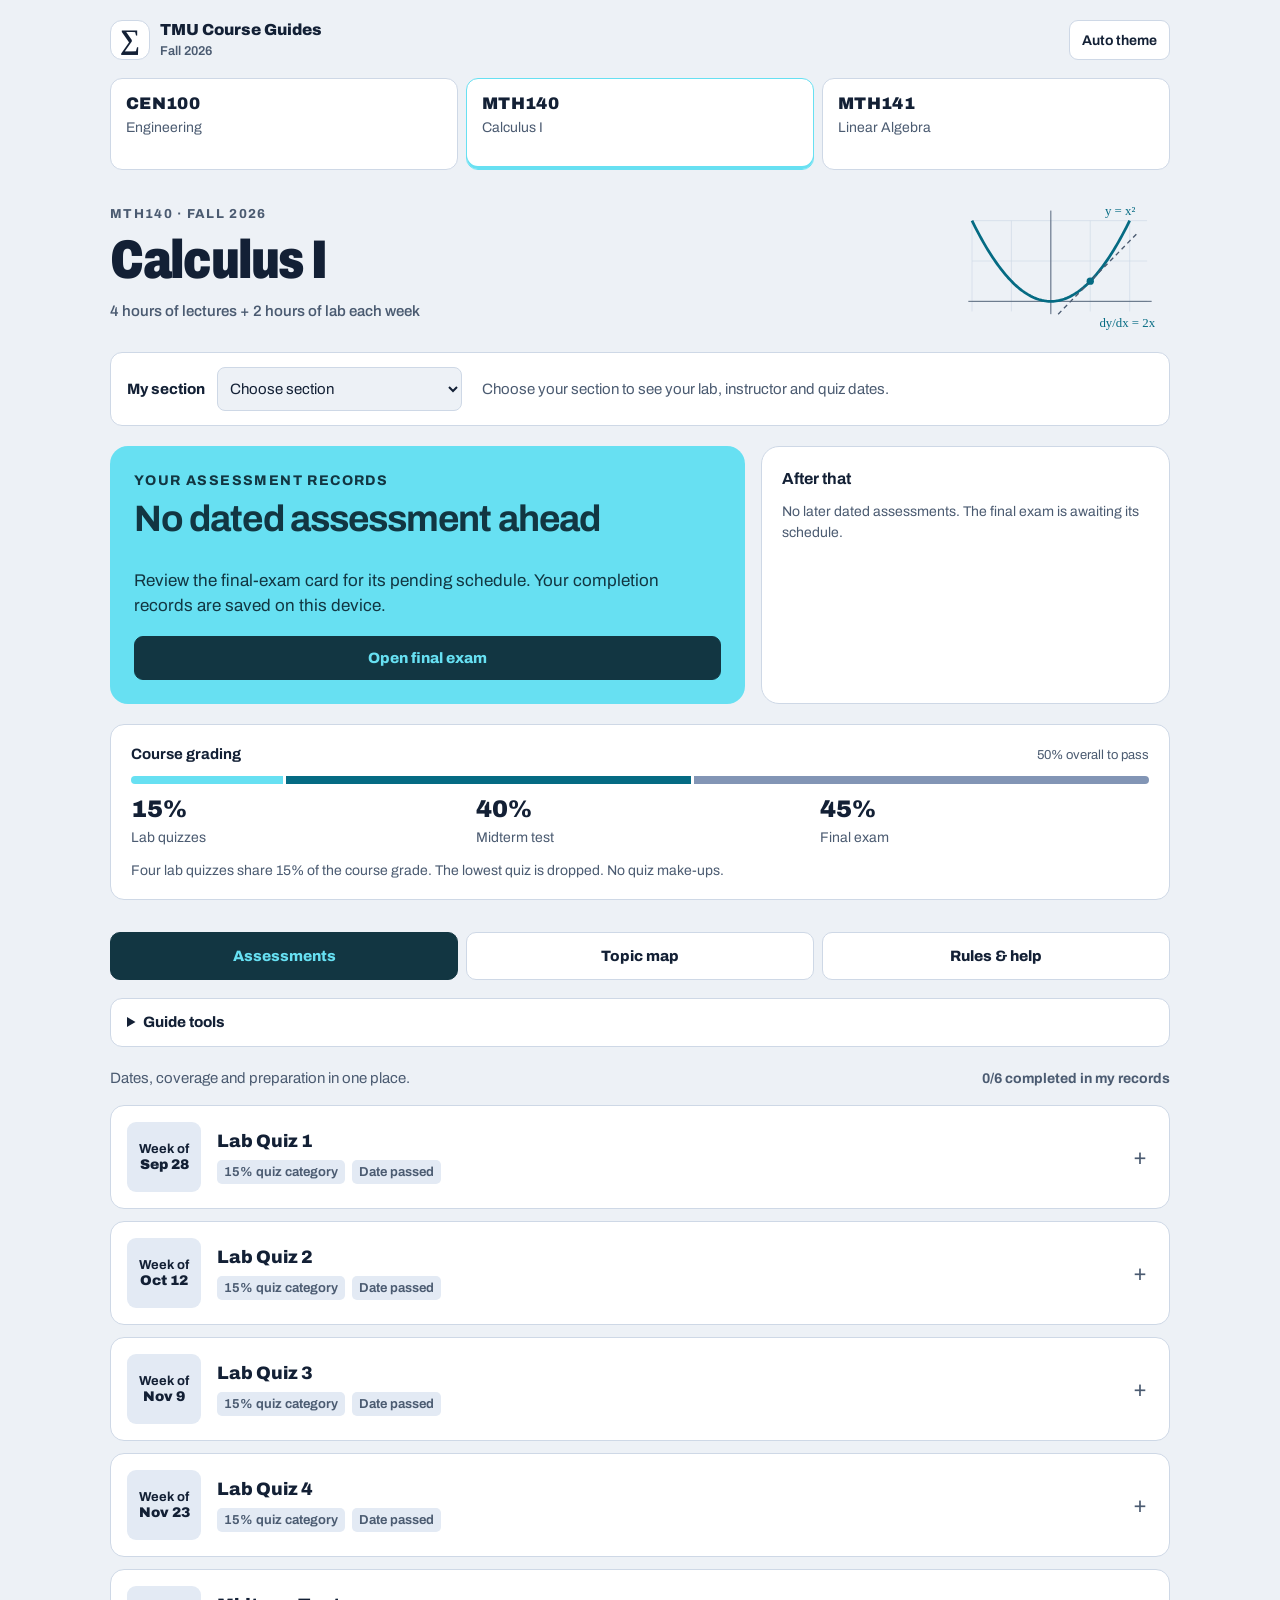
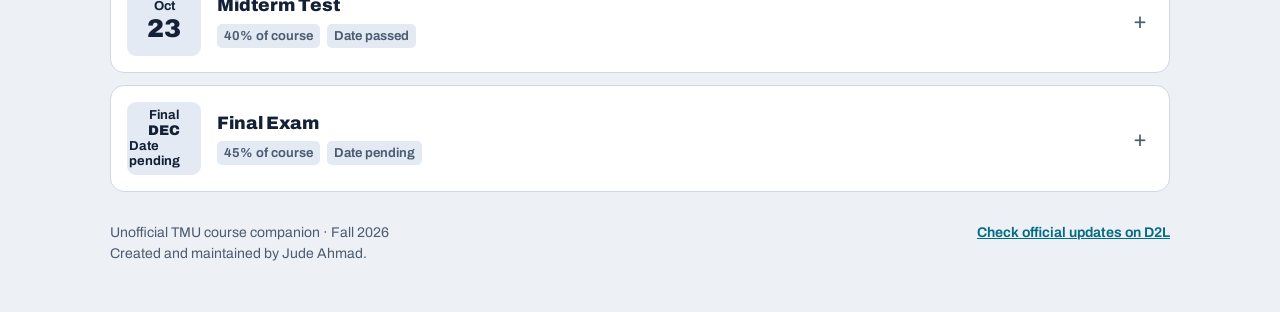
==== mth140/index.html @ e88ebe8a "Add section-aware MTH140 and MTH141 course guides" ====
<!doctype html>
<html lang="en">
<head>
<meta charset="utf-8">
<meta name="viewport" content="width=device-width,initial-scale=1,viewport-fit=cover">
<meta name="description" content="MTH140 Fall 2026 at TMU: assessment dates, section labs, announced coverage, course rules and recommended practice.">
<title>MTH140: Calculus I | TMU Course Guides</title>
<link rel="preconnect" href="https://fonts.googleapis.com">
<link rel="preconnect" href="https://fonts.gstatic.com" crossorigin>
<link href="https://fonts.googleapis.com/css2?family=Archivo:wdth,wght@62..125,400..900&display=swap" rel="stylesheet">
<link rel="stylesheet" href="../assets/hub.css">
<link rel="stylesheet" href="../assets/math.css">
</head>
<body data-course="mth140">
<a class="skip-link" href="#math-main">Skip to course content</a>
<main class="math-wrap" id="math-main">
  <header class="course-heading">
    <div><p class="eyebrow"><span id="course-code">MTH140</span> · Fall 2026</p><h1 id="course-title">Calculus I</h1><p class="subline" id="course-organization"></p></div>
    <div id="course-figure"></div>
  </header>
  <div class="section-panel">
    <div class="section-control"><label for="section-select">My section</label><select id="section-select"><option value="">Choose section</option></select></div>
    <p class="section-brief" id="section-brief" aria-live="polite"></p>
  </div>
  <section class="next-layout" aria-label="Upcoming assessments">
    <div class="next-assessment" id="next-assessment"></div>
    <aside class="after-next"><h2>After that</h2><ul class="after-list" id="after-list"></ul></aside>
  </section>
  <section class="grading" aria-label="Course grading">
    <div class="grading-header"><h2>Course grading</h2><span>50% overall to pass</span></div>
    <div class="grade-bar" aria-hidden="true"><span></span><span></span><span></span></div>
    <div class="grade-labels"><div><strong id="quiz-weight"></strong><span>Lab quizzes</span></div><div><strong id="midterm-weight"></strong><span>Midterm test</span></div><div><strong id="final-weight"></strong><span>Final exam</span></div></div>
    <p class="grade-note" id="quiz-policy"></p>
  </section>
  <nav class="math-tabs" role="tablist" aria-label="MTH140 guide views">
    <button type="button" id="tab-assessments" role="tab" aria-controls="panel-assessments" aria-selected="true" data-view="assessments">Assessments</button>
    <button type="button" id="tab-topics" role="tab" aria-controls="panel-topics" aria-selected="false" tabindex="-1" data-view="topics">Topic map</button>
    <button type="button" id="tab-help" role="tab" aria-controls="panel-help" aria-selected="false" tabindex="-1" data-view="help">Rules &amp; help</button>
  </nav>
  <details class="tools">
    <summary>Guide tools</summary>
    <div class="tools-body">
      <div class="tool-top"><div><label for="guide-search">Search assessments and topics</label><input type="search" id="guide-search" placeholder="Try determinants or quiz"></div><label class="inline-check"><input type="checkbox" id="hide-completed">Hide completed assessments</label></div>
      <details><summary>What should I work on?</summary><label for="work-range">Unrecorded assessments and my study targets</label><select id="work-range"><option value="week">Next 7 days</option><option value="all">All unfinished</option></select><p class="tool-note">Uses your completion records and personal target dates. Preparation checklists are tracked separately.</p><ul class="work-list" id="work-list"></ul></details>
      <details><summary>Add assessments to my calendar</summary><label class="inline-check"><input type="checkbox" id="calendar-upcoming" checked>Upcoming dates only</label><label class="inline-check"><input type="checkbox" id="calendar-labs">Include lab dates from my section timetable</label><p class="tool-note">The midterm uses its published Toronto time. Lab quizzes export as tentative all-day events because the quiz start time is not confirmed. Choose a section to include them. The Thanksgiving conflict and unscheduled final are excluded.</p><div class="tool-actions"><button class="button" type="button" id="calendar-download">Download calendar (.ics)</button></div><p class="status" id="calendar-status" role="status"></p></details>
      <details><summary>Move or back up my progress</summary><p class="tool-note">Includes this course’s preparation checks, assessment completion, topic skill checks, notes and study targets. Import adds progress and fills empty notes and targets; existing conflicting entries stay as they are.</p><div class="tool-actions"><button class="button" type="button" id="backup-export">Export my progress</button></div><label for="backup-import">Import a MTH140 backup</label><input type="file" id="backup-import" accept=".json,application/json"><p class="status" id="backup-status" role="status"></p></details>
      <p class="tool-note">Your choices and progress stay in this browser. There is no account or automatic device sync.</p><p class="status" id="guide-status" role="status"></p>
    </div>
  </details>
  <section class="math-panel" id="panel-assessments" role="tabpanel" aria-labelledby="tab-assessments">
    <div class="panel-intro"><p>Dates, coverage and preparation in one place.</p><span id="assessment-count"></span></div>
    <ol class="assessment-list" id="assessment-list"></ol><p class="no-results" id="assessment-empty" hidden>No assessments match these filters.</p>
  </section>
  <section class="math-panel" id="panel-topics" role="tabpanel" aria-labelledby="tab-topics" hidden>
    <div class="review-progress"><label for="review-bar"><span>My skill review</span><span id="review-count"></span></label><progress id="review-bar" value="0" max="1"></progress><p class="muted">Self-reported checks. Topic order and approximate lecture hours follow the course outline; they do not estimate your personal study time.</p></div>
    <div class="topic-grid" id="topic-grid"></div><p class="no-results" id="topic-empty" hidden>No topics match this search.</p>
  </section>
  <section class="math-panel" id="panel-help" role="tabpanel" aria-labelledby="tab-help" hidden>
    <div class="rule-grid" id="rule-cards"></div>
    <article class="rule-card" id="course-notice" style="margin-top:14px"></article>
    <article class="rule-card" style="margin-top:14px"><h2>Who to ask</h2><div class="contact-grid" id="section-contacts"></div><p>Course coordinator: <strong id="coordinator"></strong>.</p><p class="muted">Check D2L for contact details and timetable updates. Your lecture and lab codes end in 1 and 2: for example, 241 and 242 both mean Section 24.</p><div class="tool-actions"><a class="button" href="https://courses.torontomu.ca/" target="_blank" rel="noopener">Open D2L</a><a class="button" href="https://www.torontomu.ca/student-life-and-learning/learning-support/" target="_blank" rel="noopener">Learning support</a><a class="button" href="https://www.torontomu.ca/senate/academic_consideration_requests/" target="_blank" rel="noopener">Academic consideration</a></div></article>
    <article class="rule-card" style="margin-top:14px"><h2>Free textbooks &amp; practice</h2><div id="textbook-list"></div><p class="muted">Use the Topic map for the exact exercise references. This guide lists references and study prompts; the official course files remain on D2L.</p></article>
    <details class="rule-card" style="margin-top:14px"><summary style="cursor:pointer;font-weight:800">Sources &amp; date checks</summary><p class="muted">Reviewed October 7, 2026. Course outlines and supplied D2L announcements provide the dates and rules. Newer official announcements take precedence.</p><ul class="sources-list" id="sources-list"></ul></details>
  </section>
  <footer class="math-footer"><p>Unofficial TMU course companion · Fall 2026<br>Created and maintained by Jude Ahmad.</p><p><a href="https://courses.torontomu.ca/" target="_blank" rel="noopener">Check official updates on D2L</a></p></footer>
  <noscript><p>This guide needs JavaScript to display section-specific dates. Use the official course outline and announcements on D2L.</p></noscript>
</main>
<script src="../assets/hub.js"></script>
<script type="module" src="../assets/math-guide.mjs"></script>
<!-- Cloudflare Web Analytics --><script type="module" src="https://static.cloudflareinsights.com/beacon.min.js" data-cf-beacon='{"token":"4eb3097847fc4f4fae74d36bf0f1b421"}'></script><!-- End Cloudflare Web Analytics -->
</body>
</html>
---- assets/hub.css ----
:root{--hub-bg:#edf1f6;--hub-panel:#fff;--hub-ink:#132035;--hub-muted:#4b5b71;--hub-line:#ced8e6;--hub-soft:#e3eaf4;--hub-focus:#255ed4;color-scheme:light}
@media(prefers-color-scheme:dark){:root:not([data-theme="light"]){--hub-bg:#0b131e;--hub-panel:#142238;--hub-ink:#f1f5fb;--hub-muted:#bccbdf;--hub-line:#30435e;--hub-soft:#1c304b;--hub-focus:#86b3ff;color-scheme:dark}}
:root[data-theme="dark"]{--hub-bg:#0b131e;--hub-panel:#142238;--hub-ink:#f1f5fb;--hub-muted:#bccbdf;--hub-line:#30435e;--hub-soft:#1c304b;--hub-focus:#86b3ff;color-scheme:dark}
.hub-shell,.hub-shell *{box-sizing:border-box}
.hub-shell{max-width:1100px;padding:20px 20px 0;margin:auto;color:var(--hub-ink);font-family:Archivo,system-ui,sans-serif}
body[data-course="cen100"] .hub-shell{max-width:640px;padding-inline:14px}
.hub-top{display:flex;align-items:center;justify-content:space-between;gap:12px;margin-bottom:18px}
.hub-brand{display:flex;align-items:center;gap:10px;text-decoration:none;color:inherit;font-weight:850;font-size:1rem;line-height:1.15}
.hub-brand small{display:block;color:var(--hub-muted);font-size:.8rem;margin-top:4px;font-weight:600}
.hub-mark{display:grid;place-items:center;border:1px solid var(--hub-line);width:40px;height:40px;border-radius:12px;background:var(--hub-panel);font:700 28px Georgia,serif}
.hub-theme{min-height:40px;cursor:pointer;font:650 .875rem Archivo,system-ui,sans-serif;border:1px solid var(--hub-line);border-radius:9px;padding:8px 12px;background:var(--hub-panel);color:var(--hub-ink)}
.course-switch{display:grid;grid-template-columns:repeat(auto-fit,minmax(min(100%,5.75rem),1fr));gap:8px}
.course-link{--link-accent:#f69cc3;display:grid;gap:4px;align-content:start;text-decoration:none;background:var(--hub-panel);border:1px solid var(--hub-line);border-radius:12px;padding:12px 15px;color:var(--hub-ink);min-width:0;position:relative;transition:border-color .15s,background .15s}
.course-link[data-course-link="mth140"]{--link-accent:#67e0f2}.course-link[data-course-link="mth141"]{--link-accent:#baa3ff}
.course-link[aria-current]{border-color:var(--link-accent);box-shadow:inset 0 -3px var(--link-accent)}
.course-code{font-weight:900;font-size:1.05rem;letter-spacing:.02em}.course-name{font-size:.875rem;line-height:1.2;color:var(--hub-muted);overflow-wrap:anywhere}
.course-saved{font-size:.75rem;font-weight:700;color:var(--hub-muted);min-height:1rem}
.hub-shell :focus-visible{outline:3px solid var(--hub-focus);outline-offset:3px}
@media(max-width:460px){.hub-shell{padding:16px 14px 0}.course-link{padding:11px 10px}.course-name{font-size:.8125rem}.hub-brand{font-size:.9rem}.hub-theme{padding:8px;font-size:.8125rem}}
---- assets/math.css ----
*{box-sizing:border-box}html{scroll-behavior:smooth;scroll-padding-top:85px;-webkit-text-size-adjust:100%}
body{margin:0;background:var(--hub-bg);color:var(--hub-ink);font-family:Archivo,system-ui,-apple-system,sans-serif;font-size:17px;line-height:1.5;padding-bottom:env(safe-area-inset-bottom)}
body[data-course="mth140"]{--accent:#67e0f2;--accent-ink:#123642;--strong:#056b83;--field:#bff0f7}
body[data-course="mth141"]{--accent:#baa3ff;--accent-ink:#291955;--strong:#6842c0;--field:#ded2ff}
@media(prefers-color-scheme:dark){:root:not([data-theme="light"]) body[data-course="mth140"]{--strong:#67e0f2}:root:not([data-theme="light"]) body[data-course="mth141"]{--strong:#c8b6ff}}
:root[data-theme="dark"] body[data-course="mth140"]{--strong:#67e0f2}:root[data-theme="dark"] body[data-course="mth141"]{--strong:#c8b6ff}
button,input,select,textarea{font:inherit}button{cursor:pointer}button,a,input,select,summary,textarea{touch-action:manipulation}
button{color:inherit}a{color:var(--strong)}[hidden]{display:none!important}:focus-visible{outline:3px solid var(--hub-focus);outline-offset:3px}
.skip-link{position:fixed;top:8px;left:8px;transform:translateY(-150%);background:var(--hub-panel);padding:10px;z-index:50}.skip-link:focus{transform:none}
.math-wrap{max-width:1100px;padding:0 20px 48px;margin:auto}
.course-heading{display:grid;grid-template-columns:minmax(0,1fr) 220px;gap:25px;align-items:center;padding:25px 0 20px}.course-heading>div{min-width:0}.course-heading h1{overflow-wrap:anywhere}
.eyebrow{display:block;text-transform:uppercase;letter-spacing:.1em;font-weight:750;font-size:.8125rem;color:var(--hub-muted);margin:0 0 7px}
h1{font-size:clamp(2.4rem,6vw,3.4rem);font-variation-settings:"wdth" 78;font-weight:900;line-height:1.08;margin:0;letter-spacing:-.025em}
.course-heading .subline{margin:10px 0 0;color:var(--hub-muted);font-size:.9375rem;font-weight:550}
.math-figure{width:100%;height:auto;display:block;color:var(--strong);overflow:visible}
.math-figure .grid{stroke:var(--hub-line);stroke-width:.7}.math-figure .axis{stroke:var(--hub-muted);stroke-width:1}.math-figure text{font:14px Georgia,serif;fill:currentColor}
.math-figure .curve{stroke:currentColor;stroke-width:3;fill:none}.math-figure .tangent{stroke:var(--hub-muted);stroke-width:1.5;stroke-dasharray:5 4}
@media(prefers-reduced-motion:no-preference){.math-figure .curve{stroke-dasharray:400;stroke-dashoffset:400;animation:draw 1.1s ease-out forwards}@keyframes draw{to{stroke-dashoffset:0}}}
.section-panel{border:1px solid var(--hub-line);border-radius:12px;background:var(--hub-panel);margin-bottom:20px;padding:14px 16px;display:grid;grid-template-columns:minmax(230px,1fr) 2fr;gap:20px;align-items:center}
.section-control{display:flex;align-items:center;gap:12px}.section-control label{font-size:.9375rem;font-weight:750;white-space:nowrap}.section-control select{width:100%;min-width:0;min-height:44px;color:var(--hub-ink);background:var(--hub-bg);border:1px solid var(--hub-line);border-radius:8px;padding:8px;font-size:.9375rem}
.section-brief{margin:0;font-size:.9375rem;color:var(--hub-muted);overflow-wrap:anywhere}.section-brief strong{color:var(--hub-ink)}
.next-layout{display:grid;grid-template-columns:minmax(0,1.55fr) minmax(0,1fr);gap:16px;margin-bottom:20px}
.next-assessment{background:var(--accent);color:var(--accent-ink);border-radius:18px;padding:24px;display:flex;flex-direction:column;min-width:0}
.next-assessment .eyebrow{color:var(--accent-ink);font-size:.875rem}.next-assessment h2{font-size:clamp(1.8rem,4vw,2.3rem);line-height:1.15;margin:0 0 10px;letter-spacing:-.025em}
.next-assessment .when{font-weight:700;font-size:1.0625rem;margin:0 0 16px}.next-bottom{display:flex;justify-content:space-between;align-items:center;gap:16px;flex-wrap:wrap;margin-top:auto}
.countdown{display:flex;align-items:baseline;gap:8px;font-size:1rem;font-weight:650}.countdown strong{font-size:3rem;line-height:1;font-weight:900;font-variation-settings:"wdth" 72}.countdown .word-count{font-size:2rem}
.next-assessment button{min-height:44px;border:1px solid var(--accent-ink);background:var(--accent-ink);color:var(--accent);border-radius:9px;padding:10px 14px;font-size:.9375rem;font-weight:800}
.next-note{margin:14px 0 0;font-size:.875rem;line-height:1.4}.next-scope{font-size:.9375rem;margin:0 0 18px}
.after-next{border:1px solid var(--hub-line);background:var(--hub-panel);border-radius:18px;padding:20px;min-width:0}.after-next h2{font-size:1rem;margin:0 0 10px}.after-list{list-style:none;padding:0;margin:0;display:grid}
.after-list button{width:100%;border:0;border-top:1px solid var(--hub-line);background:transparent;display:grid;grid-template-columns:67px 1fr;gap:12px;padding:15px 0;text-align:left;align-items:start}.after-list li:first-child button{border-top:0}.after-list time{font-weight:850;color:var(--strong);font-size:.9375rem;line-height:1.3}.after-list b{font-weight:750;display:block}.after-list small{font-size:.8125rem;color:var(--hub-muted);display:block;margin-top:4px;line-height:1.4}
.grading{padding:18px 20px;border:1px solid var(--hub-line);border-radius:14px;background:var(--hub-panel);margin-bottom:22px}.grading-header{display:flex;justify-content:space-between;gap:10px;align-items:baseline;margin-bottom:10px}.grading h2{font-size:.9375rem;margin:0}.grading-header span{font-size:.8125rem;color:var(--hub-muted)}
.grade-bar{display:flex;height:8px;gap:3px;border-radius:5px;overflow:hidden}.grade-bar span:nth-child(1){background:var(--accent)}.grade-bar span:nth-child(2){background:var(--strong)}.grade-bar span:nth-child(3){background:#8295b5}
.grade-labels{display:grid;grid-template-columns:repeat(3,minmax(0,1fr));gap:16px;margin-top:12px}.grade-labels strong{font-size:1.5rem;font-weight:900;display:block;line-height:1.1}.grade-labels span{overflow-wrap:anywhere;font-size:.875rem;color:var(--hub-muted);display:block;margin-top:5px}.grade-note{font-size:.875rem;color:var(--hub-muted);margin:12px 0 0}
.math-tabs{position:sticky;top:0;z-index:10;display:grid;grid-template-columns:repeat(3,minmax(0,1fr));gap:8px;padding:10px 0;background:var(--hub-bg)}
.math-tabs button{overflow-wrap:anywhere;hyphens:auto;min-height:48px;border:1px solid var(--hub-line);border-radius:10px;background:var(--hub-panel);font-size:.9375rem;font-weight:800;padding:10px 6px;line-height:1.2}.math-tabs button[aria-selected="true"]{background:var(--accent-ink);color:var(--accent);border-color:var(--accent-ink)}
.tools{margin:8px 0 20px;border:1px solid var(--hub-line);border-radius:12px;background:var(--hub-panel);padding:0 16px}.tools>summary{font-weight:750;font-size:.9375rem;padding:12px 0;cursor:pointer}.tools-body{padding:0 0 16px}.tools label{display:block;font-weight:650;font-size:.9375rem;margin:10px 0 5px}.tools input[type="search"],.tools select{width:100%;color:var(--hub-ink);border:1px solid var(--hub-line);background:var(--hub-bg);border-radius:8px;padding:10px;min-height:44px}.tools .inline-check{display:flex;align-items:center;gap:10px;font-weight:500}.tools input[type="checkbox"]{width:20px;height:20px;accent-color:var(--strong)}.tools details{border-top:1px solid var(--hub-line);padding-top:12px;margin-top:16px}.tools details>summary{font-size:.9375rem;font-weight:700;cursor:pointer}.tool-actions{display:flex;gap:10px;flex-wrap:wrap;margin-top:12px}
.button{background:var(--hub-soft);border:1px solid var(--hub-line);border-radius:8px;color:var(--hub-ink);padding:10px 13px;min-height:44px;font-size:.9375rem;font-weight:750;text-decoration:none;display:inline-flex;align-items:center;justify-content:center;line-height:1.3}
.muted,.tool-note{color:var(--hub-muted);font-size:.875rem;line-height:1.5}.status{font-size:.875rem;color:var(--strong);margin:10px 0 0;min-height:1.2em}.tools input[type="file"]{max-width:100%;font-size:.875rem}.work-list{padding:0;list-style:none;margin:12px 0 0;display:grid;gap:8px}.work-list button{width:100%;text-align:left;justify-content:start}.work-list small{display:block;color:var(--hub-muted);font-size:.8125rem;margin-top:4px}
.panel-intro{display:flex;justify-content:space-between;align-items:baseline;gap:12px;margin:3px 0 16px}.panel-intro p{font-size:.9375rem;color:var(--hub-muted);margin:0}.panel-intro span{font-size:.875rem;font-weight:700;color:var(--hub-muted);white-space:normal}
.assessment-list{list-style:none;padding:0;margin:0;display:grid;gap:12px}.assessment{border:1px solid var(--hub-line);border-radius:14px;overflow:hidden;background:var(--hub-panel);scroll-margin-top:84px}.assessment.next{border-color:var(--strong);box-shadow:inset 3px 0 var(--accent)}
.assessment>summary{display:grid;grid-template-columns:4.625rem minmax(0,1fr) 1.25rem;gap:16px;align-items:center;cursor:pointer;padding:16px;list-style:none}.assessment>summary::-webkit-details-marker{display:none}.assessment>summary:after,.topic>summary:after{content:'+';font-size:1.4rem;color:var(--hub-muted)}.assessment[open]>summary:after,.topic[open]>summary:after{content:'−'}
.date-tile{overflow-wrap:anywhere;display:flex;align-items:center;justify-content:center;flex-direction:column;background:var(--hub-soft);border-radius:9px;min-height:70px;padding:6px 2px;line-height:1.15;color:var(--hub-ink)}.date-tile b{font-size:1.6rem;font-weight:900}.date-tile span{font-size:.8125rem;font-weight:700}.date-tile .date-unknown{font-size:.875rem}
.assessment-title{overflow-wrap:anywhere;font-size:1.125rem;font-weight:850;line-height:1.25;display:block}.assessment-meta{display:flex;gap:7px;flex-wrap:wrap;margin-top:7px;align-items:center}.pill{max-width:100%;overflow-wrap:anywhere;font-size:.8125rem;padding:3px 7px;background:var(--hub-soft);border-radius:5px;color:var(--hub-muted);font-weight:650;line-height:1.4}.pill.active{background:var(--accent);color:var(--accent-ink)}
.assessment-body{border-top:1px solid var(--hub-line);padding:4px 20px 20px}.assessment-body h3,.topic-body h3{font-size:1rem;margin:18px 0 7px}.assessment-body p{margin:10px 0;font-size:1rem}.fact-grid{display:grid;grid-template-columns:1fr 1fr;gap:10px;margin:14px 0}.fact-box{background:var(--hub-bg);border-radius:8px;padding:10px 12px;font-size:.9375rem}.fact-box small{display:block;color:var(--hub-muted);font-size:.8125rem;margin-bottom:3px}.attention{border-left:3px solid var(--accent);background:var(--hub-soft);padding:12px 14px;border-radius:0 8px 8px 0;font-size:.9375rem;margin:12px 0}
.check-list{list-style:none;padding:0;margin:0}.check-list label,.completion-label{display:flex;align-items:flex-start;gap:12px;padding:10px 0;font-size:.9375rem;cursor:pointer}.check-list li+li{border-top:1px solid var(--hub-line)}.check-list input,.completion-label input{accent-color:var(--strong);width:22px;height:22px;flex:0 0 22px;margin:1px 0 0}.check-list input:checked+span{color:var(--hub-muted)}
.source-note{font-size:.8125rem!important;color:var(--hub-muted);padding-top:12px;border-top:1px solid var(--hub-line);line-height:1.5}.personal{border-top:1px solid var(--hub-line);margin-top:16px;padding-top:12px}.personal>summary{font-size:.9375rem;font-weight:750;cursor:pointer}.personal label:not(.completion-label){display:block;margin:12px 0 5px;font-size:.9375rem;font-weight:650}.personal textarea,.personal input[type="date"]{width:100%;border:1px solid var(--hub-line);border-radius:8px;min-height:44px;background:var(--hub-bg);color:var(--hub-ink);padding:10px}.personal textarea{min-height:88px;resize:vertical}.personal .button{margin-top:12px}
.topic-grid{display:grid;grid-template-columns:repeat(2,minmax(0,1fr));gap:14px}.topic{border:1px solid var(--hub-line);border-radius:14px;background:var(--hub-panel);overflow:hidden;scroll-margin-top:85px}.topic>summary{display:grid;grid-template-columns:2.25rem minmax(0,1fr) 1rem;gap:12px;padding:18px;align-items:start;list-style:none;cursor:pointer}.topic>summary::-webkit-details-marker{display:none}.topic-index{font-size:1.3rem;font-weight:900;color:var(--strong);line-height:1.2;font-variation-settings:"wdth" 70}.topic-title{overflow-wrap:anywhere;font-weight:850;font-size:1.0625rem;display:block;line-height:1.3}.topic-sub{overflow-wrap:anywhere;font-size:.8125rem;display:block;color:var(--hub-muted);margin-top:5px}.topic .pill{display:inline-block;margin-top:8px}.topic-body{padding:0 18px 18px;border-top:1px solid var(--hub-line)}.topic-body p{font-size:.9375rem}.practice-rows{display:grid;gap:10px}.practice-row{background:var(--hub-bg);border-radius:8px;padding:10px 12px;overflow-wrap:anywhere}.practice-row>strong{font-size:.9375rem;color:var(--strong)}.practice-row p{margin:6px 0;font-size:.875rem}.practice-row b{font-weight:750}
.review-progress{border:1px solid var(--hub-line);background:var(--hub-panel);border-radius:12px;padding:14px 16px;margin-bottom:16px}.review-progress label{display:flex;gap:10px;justify-content:space-between;font-weight:650;font-size:.9375rem}.review-progress progress{width:100%;height:7px;accent-color:var(--strong);display:block;margin-top:10px}
.rule-grid{display:grid;grid-template-columns:repeat(2,minmax(0,1fr));gap:14px}.rule-card{padding:18px;border:1px solid var(--hub-line);background:var(--hub-panel);border-radius:12px;min-width:0}.rule-card h2{font-size:1.125rem;margin:0 0 10px;line-height:1.3}.rule-card p,.rule-card li{font-size:.9375rem}.rule-card p{margin:10px 0}.rule-card ul{padding-left:20px;margin:0}.rule-card li{margin:8px 0}.rule-card .source-note{margin-bottom:0}.rule-wide{grid-column:1/-1}.contact-grid{display:grid;grid-template-columns:repeat(2,minmax(0,1fr));gap:14px}.contact-grid h3{font-size:.9375rem;margin:0 0 6px}.contact-grid p{overflow-wrap:anywhere}.sources-list{padding-left:20px}.sources-list strong{display:block}.sources-list li{margin-bottom:14px}.resource{border-top:1px solid var(--hub-line);padding-top:10px;margin-top:10px}.resource:first-of-type{border-top:0}.resource a{font-weight:750}.no-results{font-size:.9375rem;color:var(--hub-muted);padding:10px 0}.math-footer{font-size:.875rem;color:var(--hub-muted);margin-top:30px;display:flex;gap:20px;justify-content:space-between}.math-footer p{margin:0}.math-footer a{font-weight:650}
@media(min-width:800px){.tools-body>.tool-top{display:grid;grid-template-columns:2fr 1fr;gap:20px;align-items:end}}
@media(max-width:760px){.section-panel{grid-template-columns:1fr;gap:10px}.next-layout{grid-template-columns:1fr}.after-next{padding:16px 20px}.after-list{grid-template-columns:repeat(2,minmax(0,1fr));gap:16px}.after-list button{border-top:0;grid-template-columns:1fr;padding:7px 0;gap:5px}.after-list li+li{border-left:1px solid var(--hub-line);padding-left:16px}.after-list li:nth-child(n+3){display:none}.topic-grid,.rule-grid{grid-template-columns:1fr}.course-heading{grid-template-columns:minmax(0,1fr) 150px;gap:12px}.fact-grid{grid-template-columns:1fr}.math-footer{flex-direction:column;gap:8px}}
@media(max-width:480px){.math-wrap{padding-inline:14px}.course-heading{grid-template-columns:minmax(0,1fr) 100px;padding-block:22px 17px;gap:8px}.course-heading .subline{font-size:.875rem}.course-heading .math-figure{min-width:0}h1{font-size:2.2rem}.course-heading .eyebrow{font-size:.75rem}.section-panel{padding:12px;margin-bottom:16px}.next-assessment{padding:20px}.next-assessment .when{font-size:1rem}.grading{padding:16px}.grade-labels{gap:10px}.grade-labels span{font-size:.8125rem}.grade-labels strong{font-size:1.3rem}.grading-header span{font-size:.75rem}.math-tabs button{font-size:.875rem}.panel-intro{display:block}.panel-intro span{display:block;margin-top:7px}.assessment>summary{grid-template-columns:min(4rem,25%) minmax(0,1fr) 1rem;gap:12px;padding:13px}.assessment-body{padding:4px 16px 16px}.contact-grid{grid-template-columns:1fr}.review-progress label{flex-wrap:wrap}.math-figure text{display:none}}
@media(prefers-reduced-motion:reduce){html{scroll-behavior:auto}*{animation:none!important;transition:none!important}}
@media print{.hub-theme,.tools,.math-tabs,.personal,.next-assessment button,.tool-actions{display:none}body{color:#111;background:#fff}.math-wrap{max-width:none}.math-panel[hidden]{display:block!important}.assessment,.topic,.rule-card{break-inside:avoid}.assessment-body[hidden]{display:block}.course-heading{padding:10px 0}.next-layout{grid-template-columns:1fr 1fr}}
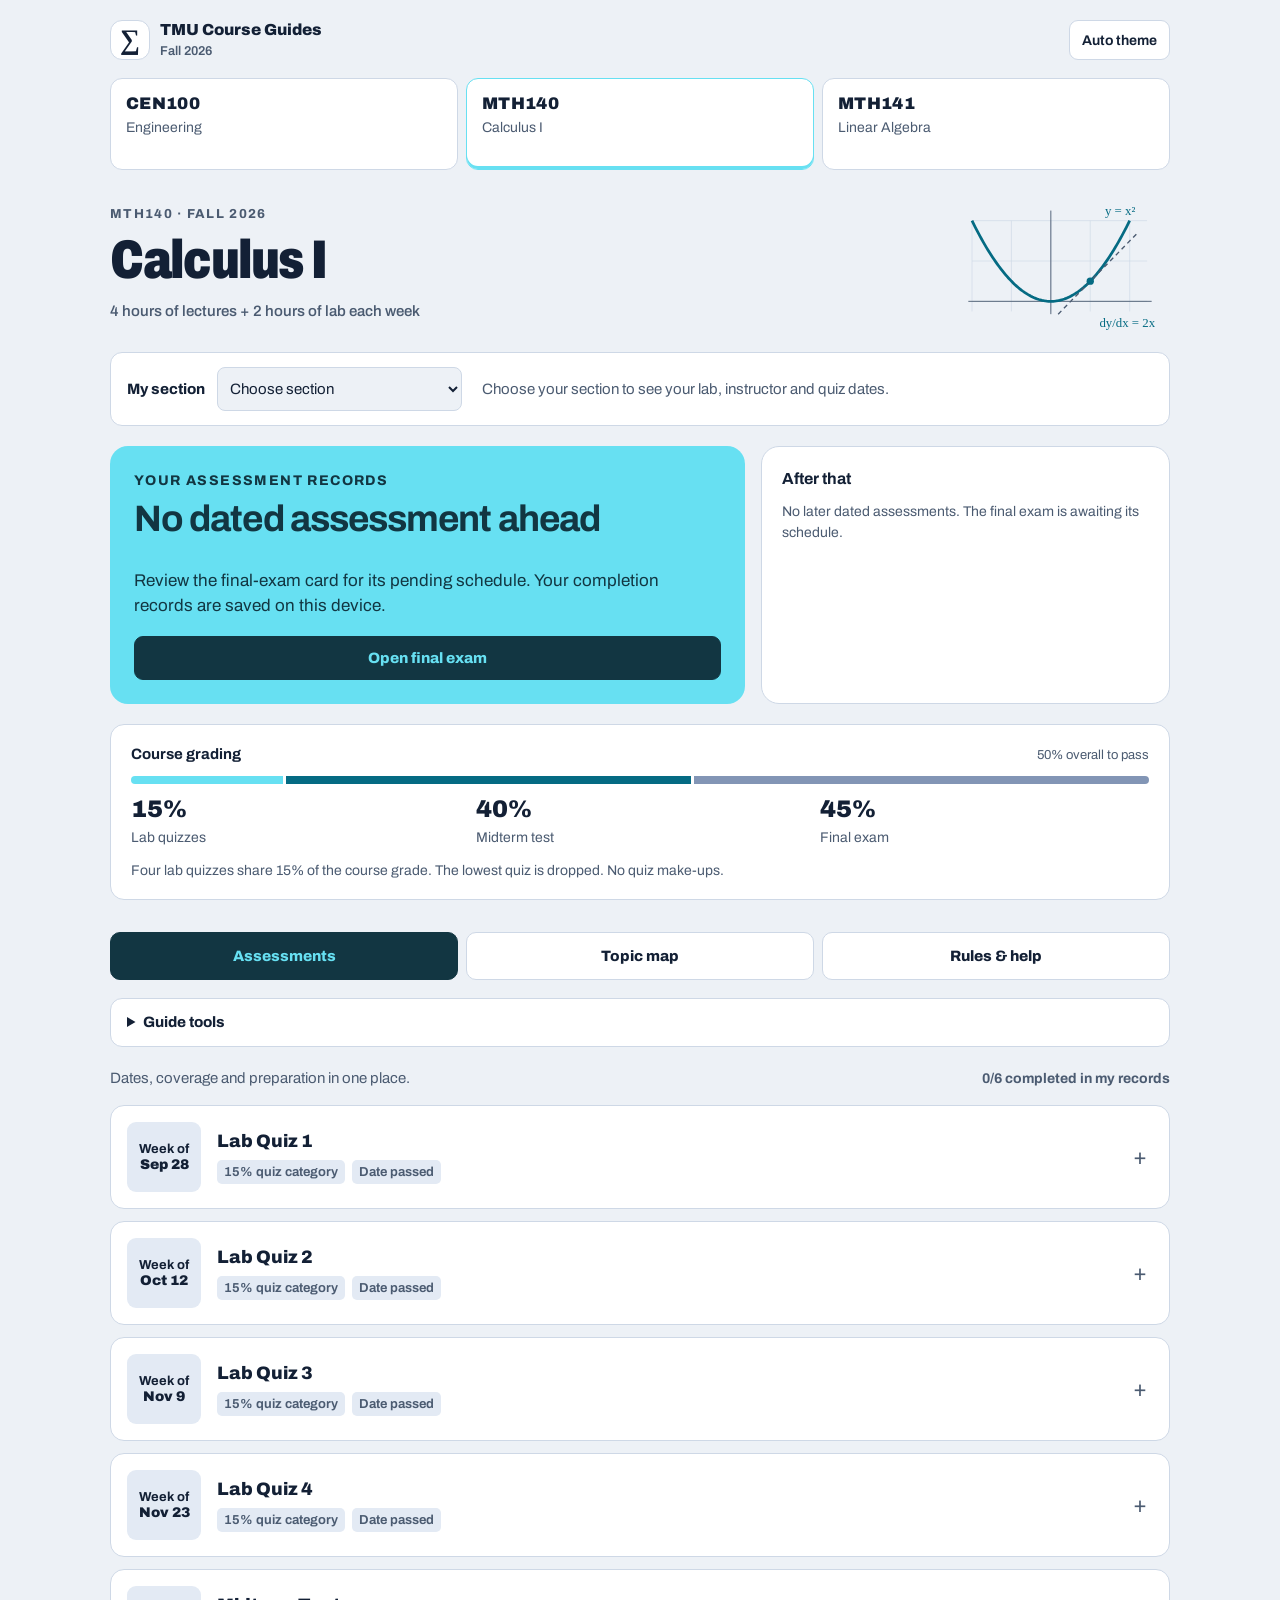
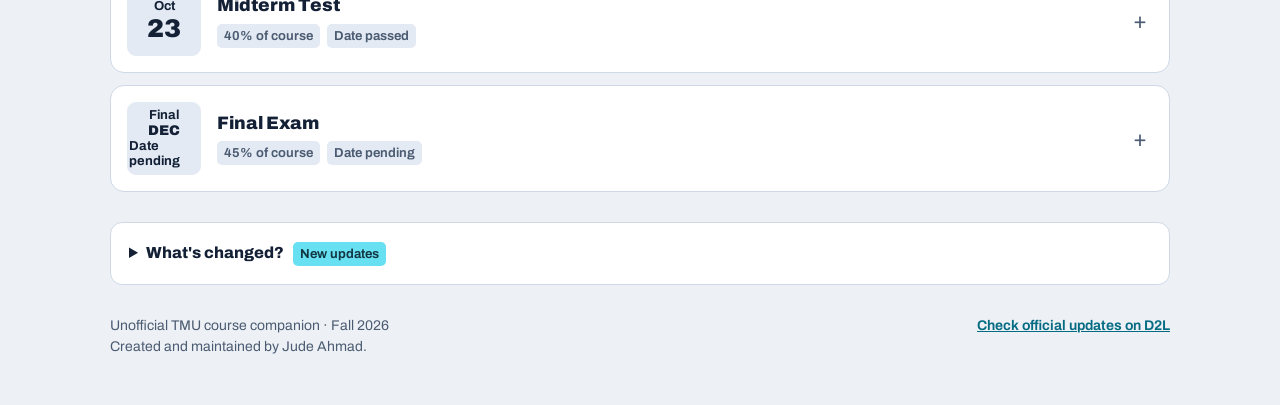
==== commit 074c0b46: "Update three-course README and release notes" ====
--- a/mth140/index.html
+++ b/mth140/index.html
@@ -62,6 +62,19 @@
     <article class="rule-card" style="margin-top:14px"><h2>Free textbooks &amp; practice</h2><div id="textbook-list"></div><p class="muted">Use the Topic map for the exact exercise references. This guide lists references and study prompts; the official course files remain on D2L.</p></article>
     <details class="rule-card" style="margin-top:14px"><summary style="cursor:pointer;font-weight:800">Sources &amp; date checks</summary><p class="muted">Reviewed October 7, 2026. Course outlines and supplied D2L announcements provide the dates and rules. Newer official announcements take precedence.</p><ul class="sources-list" id="sources-list"></ul></details>
   </section>
+  <details class="rule-card release-notes" id="guide-updates">
+    <summary>What's changed? <span class="pill active" id="updates-badge" hidden>New updates</span></summary>
+    <p><strong>October 7, 2026 — Three-course guide</strong></p>
+    <ul>
+      <li>Added course switching between CEN100, MTH140 and MTH141, independent saved sections and progress, and shared Auto, Dark and Light appearance.</li>
+      <li>Added all 34 Calculus I sections, with lab times, rooms, TAs and lecture instructors.</li>
+      <li>Added four quiz weeks, the October 23 midterm, a pending final-exam card, grading weights of 15% / 40% / 45%, and the announced Quiz 1 coverage.</li>
+      <li>Added eight outline topic blocks and all 37 recommended-practice rows, with skill-review checks and cyan curve/tangent visuals.</li>
+      <li>Explained the conflicting FAQ quiz-drop wording. Monday labs in the October 12 quiz week need a revised date because of Thanksgiving; later quiz coverage, midterm scope and the final schedule remain pending.</li>
+      <li>Added preparation checklists, separate completion records, private notes, study targets, direct assessment links, search, unfinished-work planning, calendar exports and course-specific progress backups.</li>
+      <li>Published the three-course README and added these release notes with an unread-update badge. Checked phone, desktop and enlarged-text layouts, progress restoration, backups and calendars.</li>
+    </ul>
+  </details>
   <footer class="math-footer"><p>Unofficial TMU course companion · Fall 2026<br>Created and maintained by Jude Ahmad.</p><p><a href="https://courses.torontomu.ca/" target="_blank" rel="noopener">Check official updates on D2L</a></p></footer>
   <noscript><p>This guide needs JavaScript to display section-specific dates. Use the official course outline and announcements on D2L.</p></noscript>
 </main>
--- a/assets/math.css
+++ b/assets/math.css
@@ -47,6 +47,7 @@
 .topic-grid{display:grid;grid-template-columns:repeat(2,minmax(0,1fr));gap:14px}.topic{border:1px solid var(--hub-line);border-radius:14px;background:var(--hub-panel);overflow:hidden;scroll-margin-top:85px}.topic>summary{display:grid;grid-template-columns:2.25rem minmax(0,1fr) 1rem;gap:12px;padding:18px;align-items:start;list-style:none;cursor:pointer}.topic>summary::-webkit-details-marker{display:none}.topic-index{font-size:1.3rem;font-weight:900;color:var(--strong);line-height:1.2;font-variation-settings:"wdth" 70}.topic-title{overflow-wrap:anywhere;font-weight:850;font-size:1.0625rem;display:block;line-height:1.3}.topic-sub{overflow-wrap:anywhere;font-size:.8125rem;display:block;color:var(--hub-muted);margin-top:5px}.topic .pill{display:inline-block;margin-top:8px}.topic-body{padding:0 18px 18px;border-top:1px solid var(--hub-line)}.topic-body p{font-size:.9375rem}.practice-rows{display:grid;gap:10px}.practice-row{background:var(--hub-bg);border-radius:8px;padding:10px 12px;overflow-wrap:anywhere}.practice-row>strong{font-size:.9375rem;color:var(--strong)}.practice-row p{margin:6px 0;font-size:.875rem}.practice-row b{font-weight:750}
 .review-progress{border:1px solid var(--hub-line);background:var(--hub-panel);border-radius:12px;padding:14px 16px;margin-bottom:16px}.review-progress label{display:flex;gap:10px;justify-content:space-between;font-weight:650;font-size:.9375rem}.review-progress progress{width:100%;height:7px;accent-color:var(--strong);display:block;margin-top:10px}
 .rule-grid{display:grid;grid-template-columns:repeat(2,minmax(0,1fr));gap:14px}.rule-card{padding:18px;border:1px solid var(--hub-line);background:var(--hub-panel);border-radius:12px;min-width:0}.rule-card h2{font-size:1.125rem;margin:0 0 10px;line-height:1.3}.rule-card p,.rule-card li{font-size:.9375rem}.rule-card p{margin:10px 0}.rule-card ul{padding-left:20px;margin:0}.rule-card li{margin:8px 0}.rule-card .source-note{margin-bottom:0}.rule-wide{grid-column:1/-1}.contact-grid{display:grid;grid-template-columns:repeat(2,minmax(0,1fr));gap:14px}.contact-grid h3{font-size:.9375rem;margin:0 0 6px}.contact-grid p{overflow-wrap:anywhere}.sources-list{padding-left:20px}.sources-list strong{display:block}.sources-list li{margin-bottom:14px}.resource{border-top:1px solid var(--hub-line);padding-top:10px;margin-top:10px}.resource:first-of-type{border-top:0}.resource a{font-weight:750}.no-results{font-size:.9375rem;color:var(--hub-muted);padding:10px 0}.math-footer{font-size:.875rem;color:var(--hub-muted);margin-top:30px;display:flex;gap:20px;justify-content:space-between}.math-footer p{margin:0}.math-footer a{font-weight:650}
+.release-notes{margin-top:30px}.release-notes>summary{cursor:pointer;font-weight:800;font-size:1rem}.release-notes .pill{display:inline-block;margin-left:6px;vertical-align:middle}.release-notes ul{color:var(--hub-muted)}
 @media(min-width:800px){.tools-body>.tool-top{display:grid;grid-template-columns:2fr 1fr;gap:20px;align-items:end}}
 @media(max-width:760px){.section-panel{grid-template-columns:1fr;gap:10px}.next-layout{grid-template-columns:1fr}.after-next{padding:16px 20px}.after-list{grid-template-columns:repeat(2,minmax(0,1fr));gap:16px}.after-list button{border-top:0;grid-template-columns:1fr;padding:7px 0;gap:5px}.after-list li+li{border-left:1px solid var(--hub-line);padding-left:16px}.after-list li:nth-child(n+3){display:none}.topic-grid,.rule-grid{grid-template-columns:1fr}.course-heading{grid-template-columns:minmax(0,1fr) 150px;gap:12px}.fact-grid{grid-template-columns:1fr}.math-footer{flex-direction:column;gap:8px}}
 @media(max-width:480px){.math-wrap{padding-inline:14px}.course-heading{grid-template-columns:minmax(0,1fr) 100px;padding-block:22px 17px;gap:8px}.course-heading .subline{font-size:.875rem}.course-heading .math-figure{min-width:0}h1{font-size:2.2rem}.course-heading .eyebrow{font-size:.75rem}.section-panel{padding:12px;margin-bottom:16px}.next-assessment{padding:20px}.next-assessment .when{font-size:1rem}.grading{padding:16px}.grade-labels{gap:10px}.grade-labels span{font-size:.8125rem}.grade-labels strong{font-size:1.3rem}.grading-header span{font-size:.75rem}.math-tabs button{font-size:.875rem}.panel-intro{display:block}.panel-intro span{display:block;margin-top:7px}.assessment>summary{grid-template-columns:min(4rem,25%) minmax(0,1fr) 1rem;gap:12px;padding:13px}.assessment-body{padding:4px 16px 16px}.contact-grid{grid-template-columns:1fr}.review-progress label{flex-wrap:wrap}.math-figure text{display:none}}
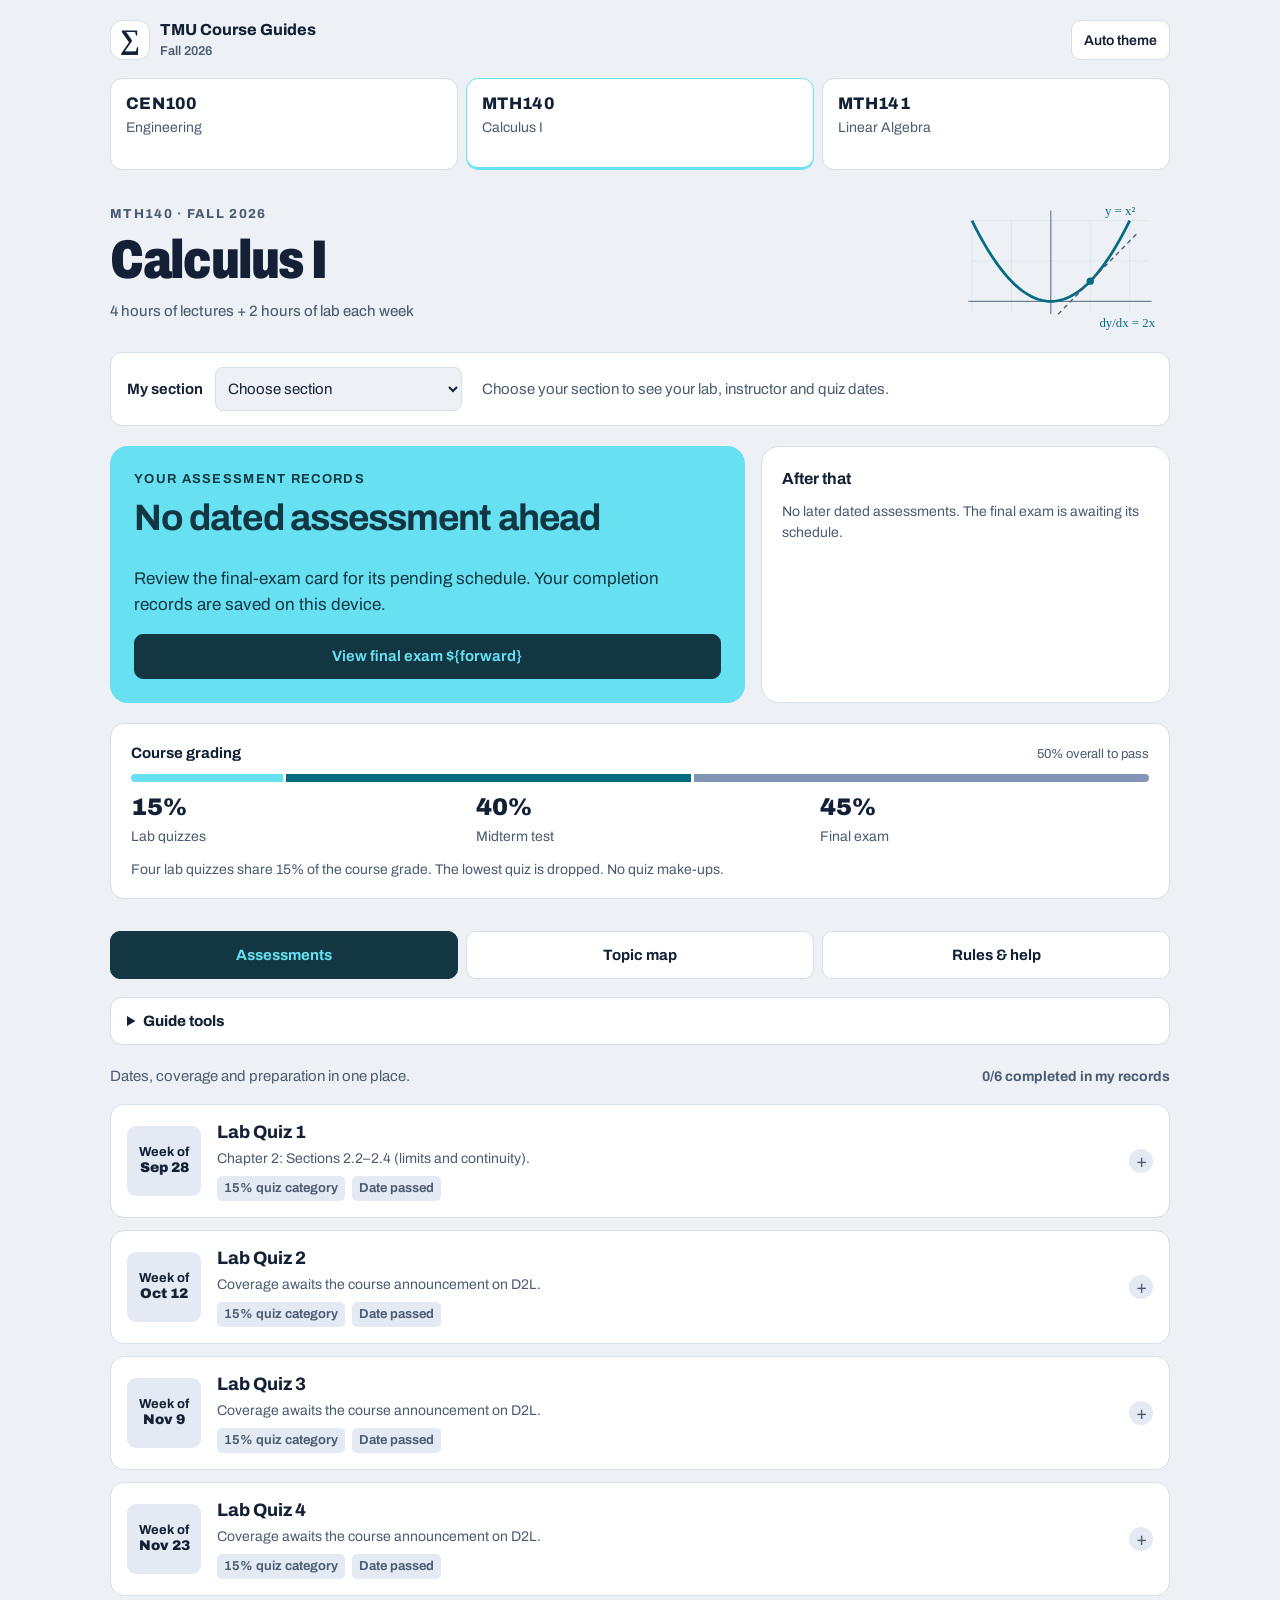
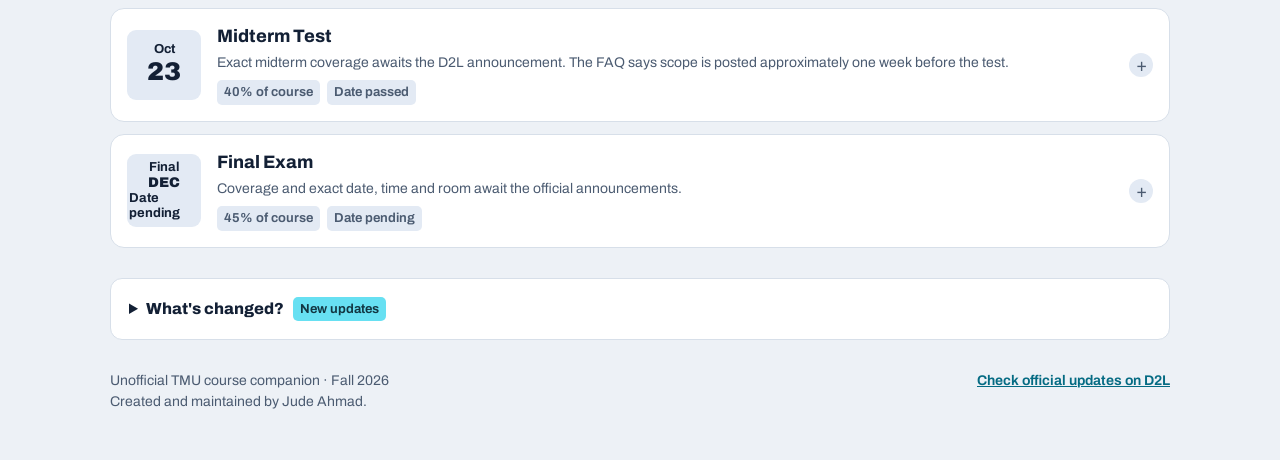
==== commit 8a130f08: "Polish course cards and deadline interactions Add short requirement and coverage previews, visible o" ====
--- a/mth140/index.html
+++ b/mth140/index.html
@@ -64,6 +64,11 @@
   </section>
   <details class="rule-card release-notes" id="guide-updates">
     <summary>What's changed? <span class="pill active" id="updates-badge" hidden>New updates</span></summary>
+    <p><strong>October 7, 2026 — Easier to scan</strong></p>
+    <ul>
+      <li>Added coverage previews to closed assessment cards and visible arrows on upcoming assessments, with a View requirements cue on the next assessment.</li>
+      <li>Refined text weights, borders, badges and spacing across all three courses. Card contents open with a gentle transition; reduced-motion preferences are respected.</li>
+    </ul>
     <p><strong>October 7, 2026 — Three-course guide</strong></p>
     <ul>
       <li>Added course switching between CEN100, MTH140 and MTH141, independent saved sections and progress, and shared Auto, Dark and Light appearance.</li>
--- a/assets/hub.css
+++ b/assets/hub.css
@@ -1,19 +1,19 @@
-:root{--hub-bg:#edf1f6;--hub-panel:#fff;--hub-ink:#132035;--hub-muted:#4b5b71;--hub-line:#ced8e6;--hub-soft:#e3eaf4;--hub-focus:#255ed4;color-scheme:light}
-@media(prefers-color-scheme:dark){:root:not([data-theme="light"]){--hub-bg:#0b131e;--hub-panel:#142238;--hub-ink:#f1f5fb;--hub-muted:#bccbdf;--hub-line:#30435e;--hub-soft:#1c304b;--hub-focus:#86b3ff;color-scheme:dark}}
-:root[data-theme="dark"]{--hub-bg:#0b131e;--hub-panel:#142238;--hub-ink:#f1f5fb;--hub-muted:#bccbdf;--hub-line:#30435e;--hub-soft:#1c304b;--hub-focus:#86b3ff;color-scheme:dark}
+:root{--hub-bg:#edf1f6;--hub-panel:#fff;--hub-ink:#132035;--hub-muted:#4b5b71;--hub-line:#d7dfe9;--hub-soft:#e3eaf4;--hub-focus:#255ed4;color-scheme:light}
+@media(prefers-color-scheme:dark){:root:not([data-theme="light"]){--hub-bg:#0b131e;--hub-panel:#142238;--hub-ink:#f1f5fb;--hub-muted:#bccbdf;--hub-line:#293b52;--hub-soft:#1c304b;--hub-focus:#86b3ff;color-scheme:dark}}
+:root[data-theme="dark"]{--hub-bg:#0b131e;--hub-panel:#142238;--hub-ink:#f1f5fb;--hub-muted:#bccbdf;--hub-line:#293b52;--hub-soft:#1c304b;--hub-focus:#86b3ff;color-scheme:dark}
 .hub-shell,.hub-shell *{box-sizing:border-box}
 .hub-shell{max-width:1100px;padding:20px 20px 0;margin:auto;color:var(--hub-ink);font-family:Archivo,system-ui,sans-serif}
 body[data-course="cen100"] .hub-shell{max-width:640px;padding-inline:14px}
 .hub-top{display:flex;align-items:center;justify-content:space-between;gap:12px;margin-bottom:18px}
-.hub-brand{display:flex;align-items:center;gap:10px;text-decoration:none;color:inherit;font-weight:850;font-size:1rem;line-height:1.15}
+.hub-brand{display:flex;align-items:center;gap:10px;text-decoration:none;color:inherit;font-weight:750;font-size:1rem;line-height:1.15}
 .hub-brand small{display:block;color:var(--hub-muted);font-size:.8rem;margin-top:4px;font-weight:600}
 .hub-mark{display:grid;place-items:center;border:1px solid var(--hub-line);width:40px;height:40px;border-radius:12px;background:var(--hub-panel);font:700 28px Georgia,serif}
-.hub-theme{min-height:40px;cursor:pointer;font:650 .875rem Archivo,system-ui,sans-serif;border:1px solid var(--hub-line);border-radius:9px;padding:8px 12px;background:var(--hub-panel);color:var(--hub-ink)}
+.hub-theme{min-height:40px;cursor:pointer;font:600 .875rem Archivo,system-ui,sans-serif;border:1px solid var(--hub-line);border-radius:9px;padding:8px 12px;background:var(--hub-panel);color:var(--hub-ink)}
 .course-switch{display:grid;grid-template-columns:repeat(auto-fit,minmax(min(100%,5.75rem),1fr));gap:8px}
 .course-link{--link-accent:#f69cc3;display:grid;gap:4px;align-content:start;text-decoration:none;background:var(--hub-panel);border:1px solid var(--hub-line);border-radius:12px;padding:12px 15px;color:var(--hub-ink);min-width:0;position:relative;transition:border-color .15s,background .15s}
 .course-link[data-course-link="mth140"]{--link-accent:#67e0f2}.course-link[data-course-link="mth141"]{--link-accent:#baa3ff}
-.course-link[aria-current]{border-color:var(--link-accent);box-shadow:inset 0 -3px var(--link-accent)}
-.course-code{font-weight:900;font-size:1.05rem;letter-spacing:.02em}.course-name{font-size:.875rem;line-height:1.2;color:var(--hub-muted);overflow-wrap:anywhere}
-.course-saved{font-size:.75rem;font-weight:700;color:var(--hub-muted);min-height:1rem}
+.course-link[aria-current]{border-color:var(--link-accent);box-shadow:inset 0 -2px var(--link-accent)}
+.course-code{font-weight:800;font-size:1.05rem;letter-spacing:.02em}.course-name{font-size:.875rem;line-height:1.2;color:var(--hub-muted);overflow-wrap:anywhere}
+.course-saved{font-size:.75rem;font-weight:550;color:var(--hub-muted);min-height:1rem}
 .hub-shell :focus-visible{outline:3px solid var(--hub-focus);outline-offset:3px}
 @media(max-width:460px){.hub-shell{padding:16px 14px 0}.course-link{padding:11px 10px}.course-name{font-size:.8125rem}.hub-brand{font-size:.9rem}.hub-theme{padding:8px;font-size:.8125rem}}
--- a/assets/math.css
+++ b/assets/math.css
@@ -1,5 +1,5 @@
 *{box-sizing:border-box}html{scroll-behavior:smooth;scroll-padding-top:85px;-webkit-text-size-adjust:100%}
-body{margin:0;background:var(--hub-bg);color:var(--hub-ink);font-family:Archivo,system-ui,-apple-system,sans-serif;font-size:17px;line-height:1.5;padding-bottom:env(safe-area-inset-bottom)}
+body{margin:0;overflow-wrap:anywhere;background:var(--hub-bg);color:var(--hub-ink);font-family:Archivo,system-ui,-apple-system,sans-serif;font-size:17px;line-height:1.5;padding-bottom:env(safe-area-inset-bottom)}
 body[data-course="mth140"]{--accent:#67e0f2;--accent-ink:#123642;--strong:#056b83;--field:#bff0f7}
 body[data-course="mth141"]{--accent:#baa3ff;--accent-ink:#291955;--strong:#6842c0;--field:#ded2ff}
 @media(prefers-color-scheme:dark){:root:not([data-theme="light"]) body[data-course="mth140"]{--strong:#67e0f2}:root:not([data-theme="light"]) body[data-course="mth141"]{--strong:#c8b6ff}}
@@ -11,45 +11,50 @@
 .course-heading{display:grid;grid-template-columns:minmax(0,1fr) 220px;gap:25px;align-items:center;padding:25px 0 20px}.course-heading>div{min-width:0}.course-heading h1{overflow-wrap:anywhere}
 .eyebrow{display:block;text-transform:uppercase;letter-spacing:.1em;font-weight:750;font-size:.8125rem;color:var(--hub-muted);margin:0 0 7px}
 h1{font-size:clamp(2.4rem,6vw,3.4rem);font-variation-settings:"wdth" 78;font-weight:900;line-height:1.08;margin:0;letter-spacing:-.025em}
-.course-heading .subline{margin:10px 0 0;color:var(--hub-muted);font-size:.9375rem;font-weight:550}
+.course-heading .subline{margin:10px 0 0;color:var(--hub-muted);font-size:.9375rem;font-weight:450}
 .math-figure{width:100%;height:auto;display:block;color:var(--strong);overflow:visible}
 .math-figure .grid{stroke:var(--hub-line);stroke-width:.7}.math-figure .axis{stroke:var(--hub-muted);stroke-width:1}.math-figure text{font:14px Georgia,serif;fill:currentColor}
 .math-figure .curve{stroke:currentColor;stroke-width:3;fill:none}.math-figure .tangent{stroke:var(--hub-muted);stroke-width:1.5;stroke-dasharray:5 4}
 @media(prefers-reduced-motion:no-preference){.math-figure .curve{stroke-dasharray:400;stroke-dashoffset:400;animation:draw 1.1s ease-out forwards}@keyframes draw{to{stroke-dashoffset:0}}}
 .section-panel{border:1px solid var(--hub-line);border-radius:12px;background:var(--hub-panel);margin-bottom:20px;padding:14px 16px;display:grid;grid-template-columns:minmax(230px,1fr) 2fr;gap:20px;align-items:center}
-.section-control{display:flex;align-items:center;gap:12px}.section-control label{font-size:.9375rem;font-weight:750;white-space:nowrap}.section-control select{width:100%;min-width:0;min-height:44px;color:var(--hub-ink);background:var(--hub-bg);border:1px solid var(--hub-line);border-radius:8px;padding:8px;font-size:.9375rem}
+.section-control{display:flex;align-items:center;gap:12px}.section-control label{font-size:.9375rem;font-weight:650;white-space:nowrap}.section-control select{width:100%;min-width:0;min-height:44px;color:var(--hub-ink);background:var(--hub-bg);border:1px solid var(--hub-line);border-radius:8px;padding:8px;font-size:.9375rem}
 .section-brief{margin:0;font-size:.9375rem;color:var(--hub-muted);overflow-wrap:anywhere}.section-brief strong{color:var(--hub-ink)}
 .next-layout{display:grid;grid-template-columns:minmax(0,1.55fr) minmax(0,1fr);gap:16px;margin-bottom:20px}
 .next-assessment{background:var(--accent);color:var(--accent-ink);border-radius:18px;padding:24px;display:flex;flex-direction:column;min-width:0}
-.next-assessment .eyebrow{color:var(--accent-ink);font-size:.875rem}.next-assessment h2{font-size:clamp(1.8rem,4vw,2.3rem);line-height:1.15;margin:0 0 10px;letter-spacing:-.025em}
-.next-assessment .when{font-weight:700;font-size:1.0625rem;margin:0 0 16px}.next-bottom{display:flex;justify-content:space-between;align-items:center;gap:16px;flex-wrap:wrap;margin-top:auto}
+.next-assessment .eyebrow{color:var(--accent-ink);font-size:.8125rem;font-weight:650}.next-assessment h2{font-size:clamp(1.8rem,4vw,2.3rem);line-height:1.15;margin:0 0 10px;letter-spacing:-.025em}
+.next-assessment .when{font-weight:650;font-size:1.0625rem;margin:0 0 16px}.next-bottom{display:flex;justify-content:space-between;align-items:center;gap:16px;flex-wrap:wrap;margin-top:auto}
 .countdown{display:flex;align-items:baseline;gap:8px;font-size:1rem;font-weight:650}.countdown strong{font-size:3rem;line-height:1;font-weight:900;font-variation-settings:"wdth" 72}.countdown .word-count{font-size:2rem}
-.next-assessment button{min-height:44px;border:1px solid var(--accent-ink);background:var(--accent-ink);color:var(--accent);border-radius:9px;padding:10px 14px;font-size:.9375rem;font-weight:800}
+.next-assessment button{min-height:44px;border:1px solid var(--accent-ink);background:var(--accent-ink);color:var(--accent);border-radius:9px;padding:10px 14px;font-size:.9375rem;font-weight:650;display:inline-flex;align-items:center;justify-content:center;gap:8px}
 .next-note{margin:14px 0 0;font-size:.875rem;line-height:1.4}.next-scope{font-size:.9375rem;margin:0 0 18px}
 .after-next{border:1px solid var(--hub-line);background:var(--hub-panel);border-radius:18px;padding:20px;min-width:0}.after-next h2{font-size:1rem;margin:0 0 10px}.after-list{list-style:none;padding:0;margin:0;display:grid}
-.after-list button{width:100%;border:0;border-top:1px solid var(--hub-line);background:transparent;display:grid;grid-template-columns:67px 1fr;gap:12px;padding:15px 0;text-align:left;align-items:start}.after-list li:first-child button{border-top:0}.after-list time{font-weight:850;color:var(--strong);font-size:.9375rem;line-height:1.3}.after-list b{font-weight:750;display:block}.after-list small{font-size:.8125rem;color:var(--hub-muted);display:block;margin-top:4px;line-height:1.4}
+.after-list button{width:100%;border:0;border-top:1px solid var(--hub-line);background:transparent;display:grid;grid-template-columns:67px minmax(0,1fr) 18px;gap:12px;padding:15px 0;text-align:left;align-items:start}.after-list li:first-child button{border-top:0}.after-list time{font-weight:700;color:var(--strong);font-size:.9375rem;line-height:1.3}.after-list b{font-weight:650;display:block}.after-list small{font-size:.8125rem;color:var(--hub-muted);display:block;margin-top:4px;line-height:1.4}
 .grading{padding:18px 20px;border:1px solid var(--hub-line);border-radius:14px;background:var(--hub-panel);margin-bottom:22px}.grading-header{display:flex;justify-content:space-between;gap:10px;align-items:baseline;margin-bottom:10px}.grading h2{font-size:.9375rem;margin:0}.grading-header span{font-size:.8125rem;color:var(--hub-muted)}
 .grade-bar{display:flex;height:8px;gap:3px;border-radius:5px;overflow:hidden}.grade-bar span:nth-child(1){background:var(--accent)}.grade-bar span:nth-child(2){background:var(--strong)}.grade-bar span:nth-child(3){background:#8295b5}
 .grade-labels{display:grid;grid-template-columns:repeat(3,minmax(0,1fr));gap:16px;margin-top:12px}.grade-labels strong{font-size:1.5rem;font-weight:900;display:block;line-height:1.1}.grade-labels span{overflow-wrap:anywhere;font-size:.875rem;color:var(--hub-muted);display:block;margin-top:5px}.grade-note{font-size:.875rem;color:var(--hub-muted);margin:12px 0 0}
 .math-tabs{position:sticky;top:0;z-index:10;display:grid;grid-template-columns:repeat(3,minmax(0,1fr));gap:8px;padding:10px 0;background:var(--hub-bg)}
-.math-tabs button{overflow-wrap:anywhere;hyphens:auto;min-height:48px;border:1px solid var(--hub-line);border-radius:10px;background:var(--hub-panel);font-size:.9375rem;font-weight:800;padding:10px 6px;line-height:1.2}.math-tabs button[aria-selected="true"]{background:var(--accent-ink);color:var(--accent);border-color:var(--accent-ink)}
+.math-tabs button{overflow-wrap:anywhere;hyphens:auto;min-height:48px;border:1px solid var(--hub-line);border-radius:10px;background:var(--hub-panel);font-size:.9375rem;font-weight:700;padding:10px 6px;line-height:1.2}.math-tabs button[aria-selected="true"]{background:var(--accent-ink);color:var(--accent);border-color:var(--accent-ink)}
 .tools{margin:8px 0 20px;border:1px solid var(--hub-line);border-radius:12px;background:var(--hub-panel);padding:0 16px}.tools>summary{font-weight:750;font-size:.9375rem;padding:12px 0;cursor:pointer}.tools-body{padding:0 0 16px}.tools label{display:block;font-weight:650;font-size:.9375rem;margin:10px 0 5px}.tools input[type="search"],.tools select{width:100%;color:var(--hub-ink);border:1px solid var(--hub-line);background:var(--hub-bg);border-radius:8px;padding:10px;min-height:44px}.tools .inline-check{display:flex;align-items:center;gap:10px;font-weight:500}.tools input[type="checkbox"]{width:20px;height:20px;accent-color:var(--strong)}.tools details{border-top:1px solid var(--hub-line);padding-top:12px;margin-top:16px}.tools details>summary{font-size:.9375rem;font-weight:700;cursor:pointer}.tool-actions{display:flex;gap:10px;flex-wrap:wrap;margin-top:12px}
 .button{background:var(--hub-soft);border:1px solid var(--hub-line);border-radius:8px;color:var(--hub-ink);padding:10px 13px;min-height:44px;font-size:.9375rem;font-weight:750;text-decoration:none;display:inline-flex;align-items:center;justify-content:center;line-height:1.3}
 .muted,.tool-note{color:var(--hub-muted);font-size:.875rem;line-height:1.5}.status{font-size:.875rem;color:var(--strong);margin:10px 0 0;min-height:1.2em}.tools input[type="file"]{max-width:100%;font-size:.875rem}.work-list{padding:0;list-style:none;margin:12px 0 0;display:grid;gap:8px}.work-list button{width:100%;text-align:left;justify-content:start}.work-list small{display:block;color:var(--hub-muted);font-size:.8125rem;margin-top:4px}
 .panel-intro{display:flex;justify-content:space-between;align-items:baseline;gap:12px;margin:3px 0 16px}.panel-intro p{font-size:.9375rem;color:var(--hub-muted);margin:0}.panel-intro span{font-size:.875rem;font-weight:700;color:var(--hub-muted);white-space:normal}
-.assessment-list{list-style:none;padding:0;margin:0;display:grid;gap:12px}.assessment{border:1px solid var(--hub-line);border-radius:14px;overflow:hidden;background:var(--hub-panel);scroll-margin-top:84px}.assessment.next{border-color:var(--strong);box-shadow:inset 3px 0 var(--accent)}
-.assessment>summary{display:grid;grid-template-columns:4.625rem minmax(0,1fr) 1.25rem;gap:16px;align-items:center;cursor:pointer;padding:16px;list-style:none}.assessment>summary::-webkit-details-marker{display:none}.assessment>summary:after,.topic>summary:after{content:'+';font-size:1.4rem;color:var(--hub-muted)}.assessment[open]>summary:after,.topic[open]>summary:after{content:'−'}
+.assessment-list{list-style:none;padding:0;margin:0;display:grid;grid-template-columns:minmax(0,1fr);gap:12px}.assessment-list>li,.assessment>summary>span{min-width:0}.assessment{border:1px solid var(--hub-line);border-radius:14px;overflow:hidden;background:var(--hub-panel);scroll-margin-top:84px}.assessment.next{border-color:var(--strong);box-shadow:inset 3px 0 var(--accent)}
+.assessment>summary{display:grid;grid-template-columns:4.625rem minmax(0,1fr) 1.5rem;gap:16px;align-items:center;cursor:pointer;padding:16px;list-style:none}.assessment>summary::-webkit-details-marker{display:none}.assessment>summary:after,.topic>summary:after{content:'+';display:grid;place-items:center;width:1.5rem;height:1.5rem;border-radius:50%;background:var(--hub-soft);font-size:1.125rem;line-height:1;color:var(--hub-muted)}.assessment[open]>summary:after,.topic[open]>summary:after{content:'−'}
 .date-tile{overflow-wrap:anywhere;display:flex;align-items:center;justify-content:center;flex-direction:column;background:var(--hub-soft);border-radius:9px;min-height:70px;padding:6px 2px;line-height:1.15;color:var(--hub-ink)}.date-tile b{font-size:1.6rem;font-weight:900}.date-tile span{font-size:.8125rem;font-weight:700}.date-tile .date-unknown{font-size:.875rem}
-.assessment-title{overflow-wrap:anywhere;font-size:1.125rem;font-weight:850;line-height:1.25;display:block}.assessment-meta{display:flex;gap:7px;flex-wrap:wrap;margin-top:7px;align-items:center}.pill{max-width:100%;overflow-wrap:anywhere;font-size:.8125rem;padding:3px 7px;background:var(--hub-soft);border-radius:5px;color:var(--hub-muted);font-weight:650;line-height:1.4}.pill.active{background:var(--accent);color:var(--accent-ink)}
+.assessment-title{overflow-wrap:anywhere;font-size:1.125rem;font-weight:750;line-height:1.25;display:block}.assessment-meta{display:flex;gap:7px;flex-wrap:wrap;margin-top:7px;align-items:center}.pill{max-width:100%;overflow-wrap:anywhere;font-size:.8125rem;padding:3px 7px;background:var(--hub-soft);border-radius:5px;color:var(--hub-muted);font-weight:650;line-height:1.4}.pill.active{background:var(--accent);color:var(--accent-ink)}
 .assessment-body{border-top:1px solid var(--hub-line);padding:4px 20px 20px}.assessment-body h3,.topic-body h3{font-size:1rem;margin:18px 0 7px}.assessment-body p{margin:10px 0;font-size:1rem}.fact-grid{display:grid;grid-template-columns:1fr 1fr;gap:10px;margin:14px 0}.fact-box{background:var(--hub-bg);border-radius:8px;padding:10px 12px;font-size:.9375rem}.fact-box small{display:block;color:var(--hub-muted);font-size:.8125rem;margin-bottom:3px}.attention{border-left:3px solid var(--accent);background:var(--hub-soft);padding:12px 14px;border-radius:0 8px 8px 0;font-size:.9375rem;margin:12px 0}
 .check-list{list-style:none;padding:0;margin:0}.check-list label,.completion-label{display:flex;align-items:flex-start;gap:12px;padding:10px 0;font-size:.9375rem;cursor:pointer}.check-list li+li{border-top:1px solid var(--hub-line)}.check-list input,.completion-label input{accent-color:var(--strong);width:22px;height:22px;flex:0 0 22px;margin:1px 0 0}.check-list input:checked+span{color:var(--hub-muted)}
 .source-note{font-size:.8125rem!important;color:var(--hub-muted);padding-top:12px;border-top:1px solid var(--hub-line);line-height:1.5}.personal{border-top:1px solid var(--hub-line);margin-top:16px;padding-top:12px}.personal>summary{font-size:.9375rem;font-weight:750;cursor:pointer}.personal label:not(.completion-label){display:block;margin:12px 0 5px;font-size:.9375rem;font-weight:650}.personal textarea,.personal input[type="date"]{width:100%;border:1px solid var(--hub-line);border-radius:8px;min-height:44px;background:var(--hub-bg);color:var(--hub-ink);padding:10px}.personal textarea{min-height:88px;resize:vertical}.personal .button{margin-top:12px}
-.topic-grid{display:grid;grid-template-columns:repeat(2,minmax(0,1fr));gap:14px}.topic{border:1px solid var(--hub-line);border-radius:14px;background:var(--hub-panel);overflow:hidden;scroll-margin-top:85px}.topic>summary{display:grid;grid-template-columns:2.25rem minmax(0,1fr) 1rem;gap:12px;padding:18px;align-items:start;list-style:none;cursor:pointer}.topic>summary::-webkit-details-marker{display:none}.topic-index{font-size:1.3rem;font-weight:900;color:var(--strong);line-height:1.2;font-variation-settings:"wdth" 70}.topic-title{overflow-wrap:anywhere;font-weight:850;font-size:1.0625rem;display:block;line-height:1.3}.topic-sub{overflow-wrap:anywhere;font-size:.8125rem;display:block;color:var(--hub-muted);margin-top:5px}.topic .pill{display:inline-block;margin-top:8px}.topic-body{padding:0 18px 18px;border-top:1px solid var(--hub-line)}.topic-body p{font-size:.9375rem}.practice-rows{display:grid;gap:10px}.practice-row{background:var(--hub-bg);border-radius:8px;padding:10px 12px;overflow-wrap:anywhere}.practice-row>strong{font-size:.9375rem;color:var(--strong)}.practice-row p{margin:6px 0;font-size:.875rem}.practice-row b{font-weight:750}
+.topic-grid{display:grid;grid-template-columns:repeat(2,minmax(0,1fr));gap:14px}.topic{border:1px solid var(--hub-line);border-radius:14px;background:var(--hub-panel);overflow:hidden;scroll-margin-top:85px}.topic>summary{display:grid;grid-template-columns:2.25rem minmax(0,1fr) 1.5rem;gap:12px;padding:18px;align-items:start;list-style:none;cursor:pointer}.topic>summary::-webkit-details-marker{display:none}.topic-index{font-size:1.3rem;font-weight:900;color:var(--strong);line-height:1.2;font-variation-settings:"wdth" 70}.topic-title{overflow-wrap:anywhere;font-weight:750;font-size:1.0625rem;display:block;line-height:1.3}.topic-sub{overflow-wrap:anywhere;font-size:.8125rem;display:block;color:var(--hub-muted);margin-top:5px}.topic .pill{display:inline-block;margin-top:8px}.topic-body{padding:0 18px 18px;border-top:1px solid var(--hub-line)}.topic-body p{font-size:.9375rem}.practice-rows{display:grid;gap:10px}.practice-row{background:var(--hub-bg);border-radius:8px;padding:10px 12px;overflow-wrap:anywhere}.practice-row>strong{font-size:.9375rem;color:var(--strong)}.practice-row p{margin:6px 0;font-size:.875rem}.practice-row b{font-weight:750}
 .review-progress{border:1px solid var(--hub-line);background:var(--hub-panel);border-radius:12px;padding:14px 16px;margin-bottom:16px}.review-progress label{display:flex;gap:10px;justify-content:space-between;font-weight:650;font-size:.9375rem}.review-progress progress{width:100%;height:7px;accent-color:var(--strong);display:block;margin-top:10px}
-.rule-grid{display:grid;grid-template-columns:repeat(2,minmax(0,1fr));gap:14px}.rule-card{padding:18px;border:1px solid var(--hub-line);background:var(--hub-panel);border-radius:12px;min-width:0}.rule-card h2{font-size:1.125rem;margin:0 0 10px;line-height:1.3}.rule-card p,.rule-card li{font-size:.9375rem}.rule-card p{margin:10px 0}.rule-card ul{padding-left:20px;margin:0}.rule-card li{margin:8px 0}.rule-card .source-note{margin-bottom:0}.rule-wide{grid-column:1/-1}.contact-grid{display:grid;grid-template-columns:repeat(2,minmax(0,1fr));gap:14px}.contact-grid h3{font-size:.9375rem;margin:0 0 6px}.contact-grid p{overflow-wrap:anywhere}.sources-list{padding-left:20px}.sources-list strong{display:block}.sources-list li{margin-bottom:14px}.resource{border-top:1px solid var(--hub-line);padding-top:10px;margin-top:10px}.resource:first-of-type{border-top:0}.resource a{font-weight:750}.no-results{font-size:.9375rem;color:var(--hub-muted);padding:10px 0}.math-footer{font-size:.875rem;color:var(--hub-muted);margin-top:30px;display:flex;gap:20px;justify-content:space-between}.math-footer p{margin:0}.math-footer a{font-weight:650}
+.rule-grid{display:grid;grid-template-columns:repeat(2,minmax(0,1fr));gap:14px}.rule-card{padding:18px;border:1px solid var(--hub-line);background:var(--hub-panel);border-radius:12px;min-width:0}.rule-card h2{font-weight:700;font-size:1.125rem;margin:0 0 10px;line-height:1.3}.rule-card p,.rule-card li{font-size:.9375rem}.rule-card p{margin:10px 0}.rule-card ul{padding-left:20px;margin:0}.rule-card li{margin:8px 0}.rule-card .source-note{margin-bottom:0}.rule-wide{grid-column:1/-1}.contact-grid{display:grid;grid-template-columns:repeat(2,minmax(0,1fr));gap:14px}.contact-grid h3{font-size:.9375rem;margin:0 0 6px}.contact-grid p{overflow-wrap:anywhere}.sources-list{padding-left:20px}.sources-list strong{display:block}.sources-list li{margin-bottom:14px}.resource{border-top:1px solid var(--hub-line);padding-top:10px;margin-top:10px}.resource:first-of-type{border-top:0}.resource a{font-weight:750}.no-results{font-size:.9375rem;color:var(--hub-muted);padding:10px 0}.math-footer{font-size:.875rem;color:var(--hub-muted);margin-top:30px;display:flex;gap:20px;justify-content:space-between}.math-footer p{margin:0}.math-footer a{font-weight:650}
 .release-notes{margin-top:30px}.release-notes>summary{cursor:pointer;font-weight:800;font-size:1rem}.release-notes .pill{display:inline-block;margin-left:6px;vertical-align:middle}.release-notes ul{color:var(--hub-muted)}
+.assessment>summary:focus-visible,.topic>summary:focus-visible{outline-offset:-3px}
+.assessment-preview{display:-webkit-box;-webkit-box-orient:vertical;-webkit-line-clamp:2;overflow:hidden;overflow-wrap:anywhere;font-size:.875rem;line-height:1.45;color:var(--hub-muted);font-weight:400;margin-top:6px}
+.open-cue{display:flex;align-items:center;justify-content:center;color:var(--hub-muted);padding-top:2px}.open-cue svg,.next-assessment button svg{flex:0 0 auto}
+@media(hover:hover){.after-list button:hover b{text-decoration:underline;text-underline-offset:3px}.assessment>summary:hover,.topic>summary:hover{background:var(--hub-soft)}.next-assessment button:hover{box-shadow:0 0 0 2px var(--accent-ink)}}
+@media(prefers-reduced-motion:no-preference){.assessment[open] .assessment-body,.topic[open] .topic-body{animation:detail-reveal .16s ease-out}.assessment>summary,.topic>summary,.next-assessment button{transition:background-color .15s,box-shadow .15s}@keyframes detail-reveal{from{opacity:0;transform:translateY(3px)}to{opacity:1;transform:none}}}
 @media(min-width:800px){.tools-body>.tool-top{display:grid;grid-template-columns:2fr 1fr;gap:20px;align-items:end}}
-@media(max-width:760px){.section-panel{grid-template-columns:1fr;gap:10px}.next-layout{grid-template-columns:1fr}.after-next{padding:16px 20px}.after-list{grid-template-columns:repeat(2,minmax(0,1fr));gap:16px}.after-list button{border-top:0;grid-template-columns:1fr;padding:7px 0;gap:5px}.after-list li+li{border-left:1px solid var(--hub-line);padding-left:16px}.after-list li:nth-child(n+3){display:none}.topic-grid,.rule-grid{grid-template-columns:1fr}.course-heading{grid-template-columns:minmax(0,1fr) 150px;gap:12px}.fact-grid{grid-template-columns:1fr}.math-footer{flex-direction:column;gap:8px}}
-@media(max-width:480px){.math-wrap{padding-inline:14px}.course-heading{grid-template-columns:minmax(0,1fr) 100px;padding-block:22px 17px;gap:8px}.course-heading .subline{font-size:.875rem}.course-heading .math-figure{min-width:0}h1{font-size:2.2rem}.course-heading .eyebrow{font-size:.75rem}.section-panel{padding:12px;margin-bottom:16px}.next-assessment{padding:20px}.next-assessment .when{font-size:1rem}.grading{padding:16px}.grade-labels{gap:10px}.grade-labels span{font-size:.8125rem}.grade-labels strong{font-size:1.3rem}.grading-header span{font-size:.75rem}.math-tabs button{font-size:.875rem}.panel-intro{display:block}.panel-intro span{display:block;margin-top:7px}.assessment>summary{grid-template-columns:min(4rem,25%) minmax(0,1fr) 1rem;gap:12px;padding:13px}.assessment-body{padding:4px 16px 16px}.contact-grid{grid-template-columns:1fr}.review-progress label{flex-wrap:wrap}.math-figure text{display:none}}
+@media(max-width:760px){.section-panel{grid-template-columns:1fr;gap:10px}.next-layout{grid-template-columns:1fr}.after-next{padding:16px 20px}.after-list{grid-template-columns:repeat(2,minmax(0,1fr));gap:16px}.after-list button{border-top:0;grid-template-columns:minmax(0,1fr) 18px;padding:7px 0;gap:5px}.after-list time,.after-list button>span:not(.open-cue){grid-column:1}.after-list .open-cue{grid-column:2;grid-row:1/3}.after-list li+li{border-left:1px solid var(--hub-line);padding-left:16px}.after-list li:nth-child(n+3){display:none}.topic-grid,.rule-grid{grid-template-columns:1fr}.course-heading{grid-template-columns:minmax(0,1fr) 150px;gap:12px}.fact-grid{grid-template-columns:1fr}.math-footer{flex-direction:column;gap:8px}}
+@media(max-width:480px){.math-wrap{padding-inline:14px}.course-heading{grid-template-columns:minmax(0,1fr) 100px;padding-block:22px 17px;gap:8px}.course-heading .subline{font-size:.875rem}.course-heading .math-figure{min-width:0}h1{font-size:2.2rem}.course-heading .eyebrow{font-size:.75rem}.section-panel{padding:12px;margin-bottom:16px}.next-assessment{padding:20px}.next-assessment .when{font-size:1rem}.grading{padding:16px}.grade-labels{gap:10px}.grade-labels span{font-size:.8125rem}.grade-labels strong{font-size:1.3rem}.grading-header span{font-size:.75rem}.math-tabs button{font-size:.875rem}.panel-intro{display:block}.panel-intro span{display:block;margin-top:7px}.assessment>summary{grid-template-columns:min(4rem,25%) minmax(0,1fr) 1.5rem;gap:12px;padding:13px}.assessment-body{padding:4px 16px 16px}.contact-grid{grid-template-columns:1fr}.review-progress label{flex-wrap:wrap}.math-figure text{display:none}}
 @media(prefers-reduced-motion:reduce){html{scroll-behavior:auto}*{animation:none!important;transition:none!important}}
 @media print{.hub-theme,.tools,.math-tabs,.personal,.next-assessment button,.tool-actions{display:none}body{color:#111;background:#fff}.math-wrap{max-width:none}.math-panel[hidden]{display:block!important}.assessment,.topic,.rule-card{break-inside:avoid}.assessment-body[hidden]{display:block}.course-heading{padding:10px 0}.next-layout{grid-template-columns:1fr 1fr}}
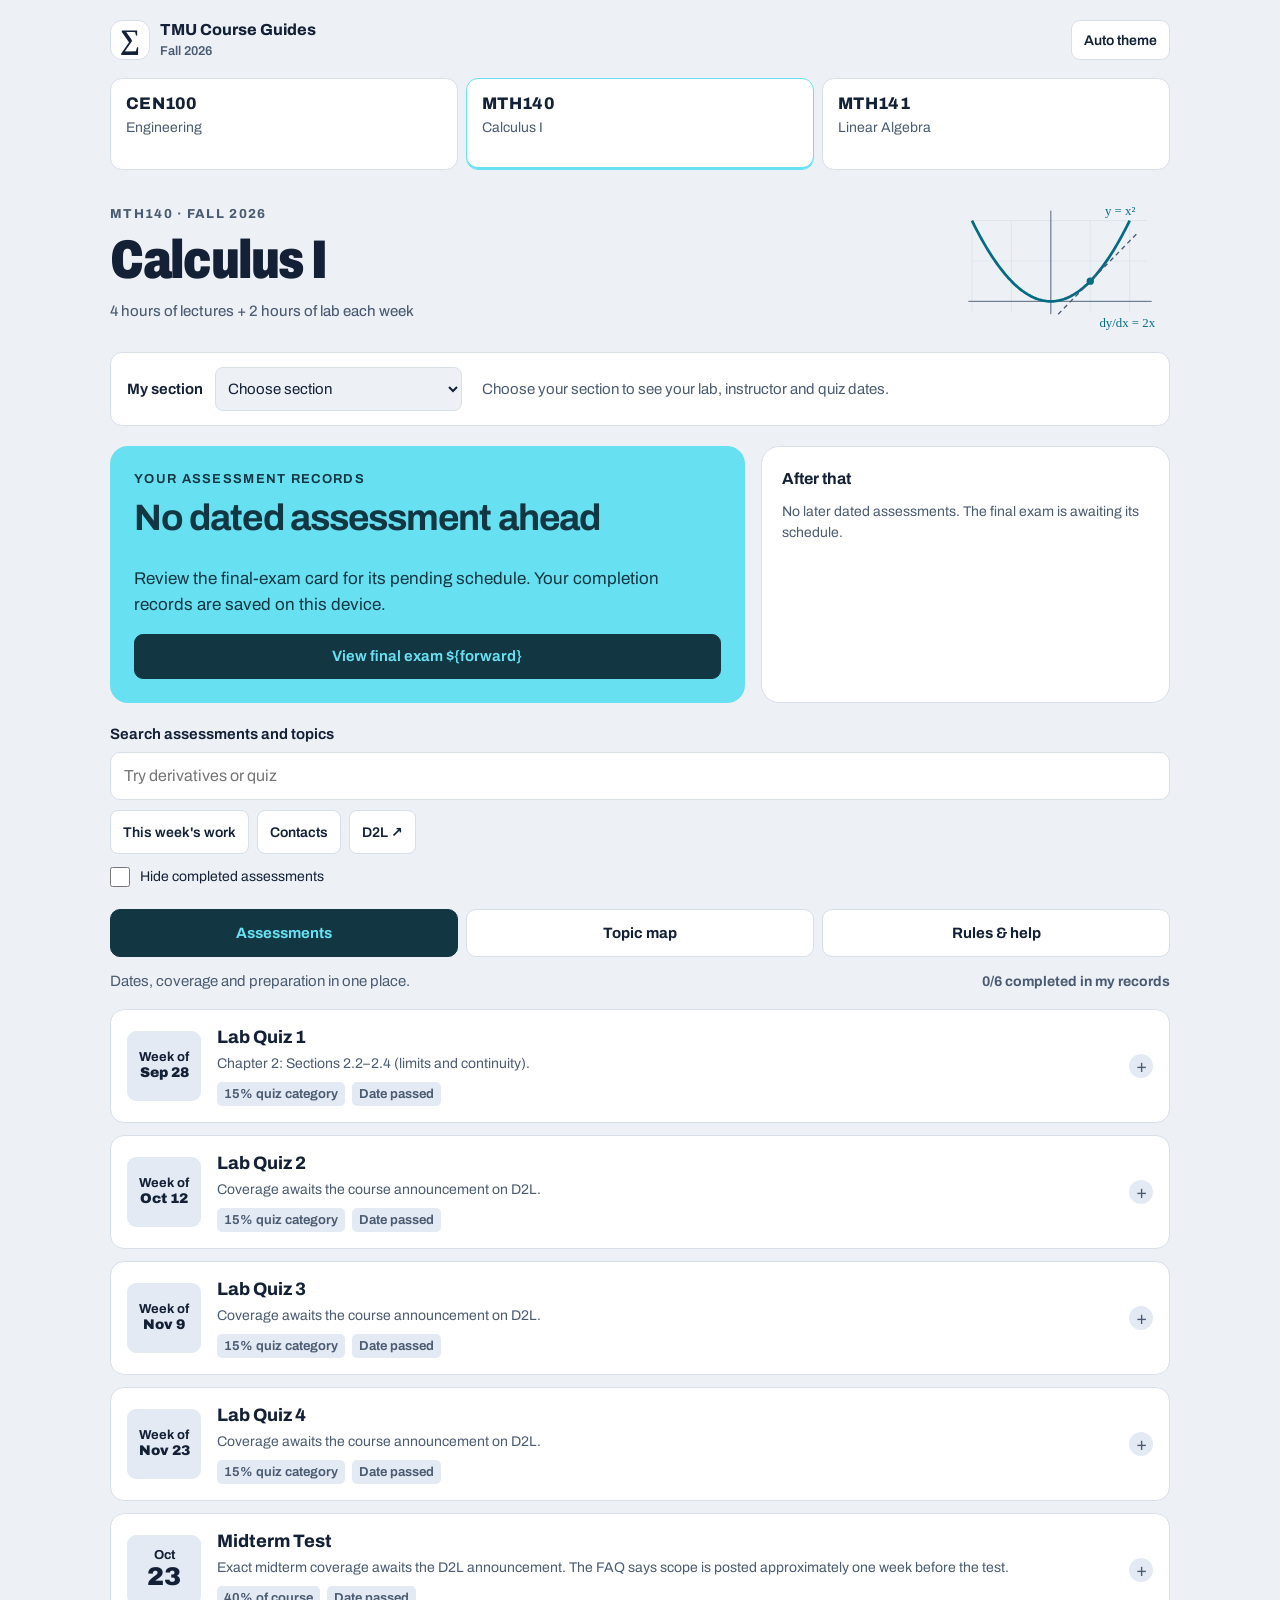
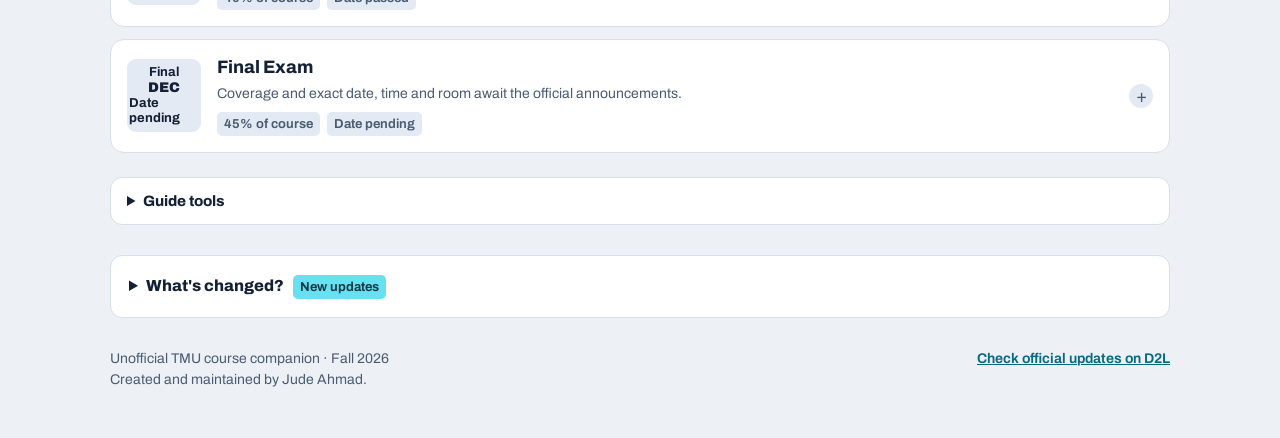
==== commit 3c7f8e87: "Simplify daily course-guide use with visible search and quick completion Bring search, weekly work, " ====
--- a/mth140/index.html
+++ b/mth140/index.html
@@ -26,27 +26,18 @@
     <div class="next-assessment" id="next-assessment"></div>
     <aside class="after-next"><h2>After that</h2><ul class="after-list" id="after-list"></ul></aside>
   </section>
-  <section class="grading" aria-label="Course grading">
-    <div class="grading-header"><h2>Course grading</h2><span>50% overall to pass</span></div>
-    <div class="grade-bar" aria-hidden="true"><span></span><span></span><span></span></div>
-    <div class="grade-labels"><div><strong id="quiz-weight"></strong><span>Lab quizzes</span></div><div><strong id="midterm-weight"></strong><span>Midterm test</span></div><div><strong id="final-weight"></strong><span>Final exam</span></div></div>
-    <p class="grade-note" id="quiz-policy"></p>
+  <div class="quick-confirm" id="quick-confirm" hidden><p id="quick-message" role="status"></p><button class="quick-link" id="undo-complete" type="button">Undo</button></div>
+  <section class="quick-find" aria-label="Find and do">
+    <label for="guide-search">Search assessments and topics</label><input type="search" id="guide-search" placeholder="Try derivatives or quiz" autocomplete="off" aria-controls="guide-search-results" aria-describedby="search-status">
+    <p class="search-status" id="search-status" role="status"></p><ul class="search-results" id="guide-search-results" hidden></ul>
+    <div class="quick-links"><button class="quick-link" id="quick-work" type="button">This week's work</button><button class="quick-link" id="quick-contacts" type="button">Contacts</button><a class="quick-link" href="https://courses.torontomu.ca/" target="_blank" rel="noopener">D2L ↗</a></div>
+    <label class="inline-check"><input type="checkbox" id="hide-completed">Hide completed assessments</label>
   </section>
   <nav class="math-tabs" role="tablist" aria-label="MTH140 guide views">
     <button type="button" id="tab-assessments" role="tab" aria-controls="panel-assessments" aria-selected="true" data-view="assessments">Assessments</button>
     <button type="button" id="tab-topics" role="tab" aria-controls="panel-topics" aria-selected="false" tabindex="-1" data-view="topics">Topic map</button>
     <button type="button" id="tab-help" role="tab" aria-controls="panel-help" aria-selected="false" tabindex="-1" data-view="help">Rules &amp; help</button>
   </nav>
-  <details class="tools">
-    <summary>Guide tools</summary>
-    <div class="tools-body">
-      <div class="tool-top"><div><label for="guide-search">Search assessments and topics</label><input type="search" id="guide-search" placeholder="Try determinants or quiz"></div><label class="inline-check"><input type="checkbox" id="hide-completed">Hide completed assessments</label></div>
-      <details><summary>What should I work on?</summary><label for="work-range">Unrecorded assessments and my study targets</label><select id="work-range"><option value="week">Next 7 days</option><option value="all">All unfinished</option></select><p class="tool-note">Uses your completion records and personal target dates. Preparation checklists are tracked separately.</p><ul class="work-list" id="work-list"></ul></details>
-      <details><summary>Add assessments to my calendar</summary><label class="inline-check"><input type="checkbox" id="calendar-upcoming" checked>Upcoming dates only</label><label class="inline-check"><input type="checkbox" id="calendar-labs">Include lab dates from my section timetable</label><p class="tool-note">The midterm uses its published Toronto time. Lab quizzes export as tentative all-day events because the quiz start time is not confirmed. Choose a section to include them. The Thanksgiving conflict and unscheduled final are excluded.</p><div class="tool-actions"><button class="button" type="button" id="calendar-download">Download calendar (.ics)</button></div><p class="status" id="calendar-status" role="status"></p></details>
-      <details><summary>Move or back up my progress</summary><p class="tool-note">Includes this course’s preparation checks, assessment completion, topic skill checks, notes and study targets. Import adds progress and fills empty notes and targets; existing conflicting entries stay as they are.</p><div class="tool-actions"><button class="button" type="button" id="backup-export">Export my progress</button></div><label for="backup-import">Import a MTH140 backup</label><input type="file" id="backup-import" accept=".json,application/json"><p class="status" id="backup-status" role="status"></p></details>
-      <p class="tool-note">Your choices and progress stay in this browser. There is no account or automatic device sync.</p><p class="status" id="guide-status" role="status"></p>
-    </div>
-  </details>
   <section class="math-panel" id="panel-assessments" role="tabpanel" aria-labelledby="tab-assessments">
     <div class="panel-intro"><p>Dates, coverage and preparation in one place.</p><span id="assessment-count"></span></div>
     <ol class="assessment-list" id="assessment-list"></ol><p class="no-results" id="assessment-empty" hidden>No assessments match these filters.</p>
@@ -58,12 +49,31 @@
   <section class="math-panel" id="panel-help" role="tabpanel" aria-labelledby="tab-help" hidden>
     <div class="rule-grid" id="rule-cards"></div>
     <article class="rule-card" id="course-notice" style="margin-top:14px"></article>
-    <article class="rule-card" style="margin-top:14px"><h2>Who to ask</h2><div class="contact-grid" id="section-contacts"></div><p>Course coordinator: <strong id="coordinator"></strong>.</p><p class="muted">Check D2L for contact details and timetable updates. Your lecture and lab codes end in 1 and 2: for example, 241 and 242 both mean Section 24.</p><div class="tool-actions"><a class="button" href="https://courses.torontomu.ca/" target="_blank" rel="noopener">Open D2L</a><a class="button" href="https://www.torontomu.ca/student-life-and-learning/learning-support/" target="_blank" rel="noopener">Learning support</a><a class="button" href="https://www.torontomu.ca/senate/academic_consideration_requests/" target="_blank" rel="noopener">Academic consideration</a></div></article>
+    <article class="rule-card" id="contact-card" tabindex="-1" style="margin-top:14px"><h2>Who to ask</h2><div class="contact-grid" id="section-contacts"></div><p>Course coordinator: <strong id="coordinator"></strong>.</p><p class="muted">Check D2L for contact details and timetable updates. Your lecture and lab codes end in 1 and 2: for example, 241 and 242 both mean Section 24.</p><div class="tool-actions"><a class="button" href="https://courses.torontomu.ca/" target="_blank" rel="noopener">Open D2L</a><a class="button" href="https://www.torontomu.ca/student-life-and-learning/learning-support/" target="_blank" rel="noopener">Learning support</a><a class="button" href="https://www.torontomu.ca/senate/academic_consideration_requests/" target="_blank" rel="noopener">Academic consideration</a></div></article>
     <article class="rule-card" style="margin-top:14px"><h2>Free textbooks &amp; practice</h2><div id="textbook-list"></div><p class="muted">Use the Topic map for the exact exercise references. This guide lists references and study prompts; the official course files remain on D2L.</p></article>
     <details class="rule-card" style="margin-top:14px"><summary style="cursor:pointer;font-weight:800">Sources &amp; date checks</summary><p class="muted">Reviewed October 7, 2026. Course outlines and supplied D2L announcements provide the dates and rules. Newer official announcements take precedence.</p><ul class="sources-list" id="sources-list"></ul></details>
   </section>
+  <details class="tools" id="math-tools">
+    <summary>Guide tools</summary>
+    <div class="tools-body">
+      <details id="course-grading"><summary>Course grading</summary>
+  <section class="grading" aria-label="Course grading">
+    <div class="grading-header"><h2>Course grading</h2><span>50% overall to pass</span></div>
+    <div class="grade-bar" aria-hidden="true"><span></span><span></span><span></span></div>
+    <div class="grade-labels"><div><strong id="quiz-weight"></strong><span>Lab quizzes</span></div><div><strong id="midterm-weight"></strong><span>Midterm test</span></div><div><strong id="final-weight"></strong><span>Final exam</span></div></div>
+    <p class="grade-note" id="quiz-policy"></p>
+  </section>
+      </details>
+      <details id="work-tools"><summary>What should I work on?</summary><label for="work-range">Unrecorded assessments and my study targets</label><select id="work-range"><option value="week">Next 7 days</option><option value="all">All unfinished</option></select><p class="tool-note">Uses your completion records and personal target dates. Preparation checklists are tracked separately.</p><ul class="work-list" id="work-list"></ul></details>
+      <details><summary>Add assessments to my calendar</summary><label class="inline-check"><input type="checkbox" id="calendar-upcoming" checked>Upcoming dates only</label><label class="inline-check"><input type="checkbox" id="calendar-labs">Include lab dates from my section timetable</label><p class="tool-note">The midterm uses its published Toronto time. Lab quizzes export as tentative all-day events because the quiz start time is not confirmed. Choose a section to include them. The Thanksgiving conflict and unscheduled final are excluded.</p><div class="tool-actions"><button class="button" type="button" id="calendar-download">Download calendar (.ics)</button></div><p class="status" id="calendar-status" role="status"></p></details>
+      <details><summary>Move or back up my progress</summary><p class="tool-note">Includes this course’s preparation checks, assessment completion, topic skill checks, notes and study targets. Import adds progress and fills empty notes and targets; existing conflicting entries stay as they are.</p><div class="tool-actions"><button class="button" type="button" id="backup-export">Export my progress</button></div><label for="backup-import">Import a MTH140 backup</label><input type="file" id="backup-import" accept=".json,application/json"><p class="status" id="backup-status" role="status"></p></details>
+      <p class="tool-note">Your choices and progress stay in this browser. There is no account or automatic device sync.</p><p class="status" id="guide-status" role="status"></p>
+    </div>
+  </details>
   <details class="rule-card release-notes" id="guide-updates">
     <summary>What's changed? <span class="pill active" id="updates-badge" hidden>New updates</span></summary>
+    <p><strong>October 9, 2026 — Fewer taps</strong></p>
+    <ul><li>Visible search opens matching assessments and topics across tabs. This week's work, contacts and D2L are one tap away.</li><li>Mark the next assessment done with Undo, using your existing completion record. Grading, calendars and backups are below the cards in Guide tools.</li></ul>
     <p><strong>October 7, 2026 — Easier to scan</strong></p>
     <ul>
       <li>Added coverage previews to closed assessment cards and visible arrows on upcoming assessments, with a View requirements cue on the next assessment.</li>
--- a/assets/hub.css
+++ b/assets/hub.css
@@ -17,3 +17,17 @@
 .course-saved{font-size:.75rem;font-weight:550;color:var(--hub-muted);min-height:1rem}
 .hub-shell :focus-visible{outline:3px solid var(--hub-focus);outline-offset:3px}
 @media(max-width:460px){.hub-shell{padding:16px 14px 0}.course-link{padding:11px 10px}.course-name{font-size:.8125rem}.hub-brand{font-size:.9rem}.hub-theme{padding:8px;font-size:.8125rem}}
+
+.quick-find,.quick-find *,.quick-confirm,.quick-confirm *{box-sizing:border-box}
+.quick-find{margin:18px 0 12px}
+.quick-find>label:not(.tool-check):not(.inline-check){display:block;font-size:.9375rem;font-weight:650;margin:0 0 7px}
+.quick-find input[type="search"]{display:block;width:100%;min-width:0;min-height:48px;padding:11px 13px;border:1px solid var(--hub-line);border-radius:10px;background:var(--hub-panel);color:var(--hub-ink);font:inherit;font-size:1rem}
+.quick-links{display:flex;flex-wrap:wrap;gap:8px;margin-top:10px}
+.quick-link{display:inline-flex;align-items:center;justify-content:center;min-height:44px;padding:9px 12px;border:1px solid var(--hub-line);border-radius:8px;background:var(--hub-panel);color:var(--hub-ink);font:inherit;font-size:.875rem;font-weight:600;text-decoration:none;cursor:pointer}
+.quick-confirm{display:flex;align-items:center;justify-content:space-between;gap:12px;padding:12px 14px;border:1px solid var(--hub-line);border-radius:10px;background:var(--hub-panel);margin:12px 0}
+.quick-confirm[hidden]{display:none!important}.quick-confirm p{margin:0;font-size:.875rem;line-height:1.45}.quick-confirm button{flex:0 0 auto}
+.quick-find .search-status{font-size:.875rem;color:var(--hub-muted);margin:10px 0}.quick-find .search-status:empty{display:none}
+.quick-find .search-results{list-style:none;display:grid;gap:6px;margin:10px 0;padding:0}.quick-find .search-results[hidden]{display:none}
+.quick-find .search-results button{display:block;width:100%;text-align:left;overflow-wrap:anywhere}.quick-find .search-results small{display:block;margin-top:3px;font-size:.8125rem;color:var(--hub-muted);font-weight:450}
+@media(hover:hover){.quick-link:hover{border-color:var(--hub-ink)}}
+@media print{.quick-find,.quick-confirm{display:none!important}}
--- a/assets/math.css
+++ b/assets/math.css
@@ -58,3 +58,7 @@
 @media(max-width:480px){.math-wrap{padding-inline:14px}.course-heading{grid-template-columns:minmax(0,1fr) 100px;padding-block:22px 17px;gap:8px}.course-heading .subline{font-size:.875rem}.course-heading .math-figure{min-width:0}h1{font-size:2.2rem}.course-heading .eyebrow{font-size:.75rem}.section-panel{padding:12px;margin-bottom:16px}.next-assessment{padding:20px}.next-assessment .when{font-size:1rem}.grading{padding:16px}.grade-labels{gap:10px}.grade-labels span{font-size:.8125rem}.grade-labels strong{font-size:1.3rem}.grading-header span{font-size:.75rem}.math-tabs button{font-size:.875rem}.panel-intro{display:block}.panel-intro span{display:block;margin-top:7px}.assessment>summary{grid-template-columns:min(4rem,25%) minmax(0,1fr) 1.5rem;gap:12px;padding:13px}.assessment-body{padding:4px 16px 16px}.contact-grid{grid-template-columns:1fr}.review-progress label{flex-wrap:wrap}.math-figure text{display:none}}
 @media(prefers-reduced-motion:reduce){html{scroll-behavior:auto}*{animation:none!important;transition:none!important}}
 @media print{.hub-theme,.tools,.math-tabs,.personal,.next-assessment button,.tool-actions{display:none}body{color:#111;background:#fff}.math-wrap{max-width:none}.math-panel[hidden]{display:block!important}.assessment,.topic,.rule-card{break-inside:avoid}.assessment-body[hidden]{display:block}.course-heading{padding:10px 0}.next-layout{grid-template-columns:1fr 1fr}}
+
+.next-buttons{display:flex;gap:8px;flex-wrap:wrap}.next-assessment .quick-mark{background:transparent;color:var(--accent-ink)}
+.quick-find .inline-check{display:flex;align-items:center;gap:10px;font-size:.875rem;margin:12px 0 0;cursor:pointer}.quick-find .inline-check input{width:20px;height:20px;margin:0;accent-color:var(--strong)}
+.tools{margin-top:24px}.tools-body .grading{margin:12px 0 0;border:0;padding:0;background:transparent}#work-tools,#contact-card{scroll-margin-top:85px}
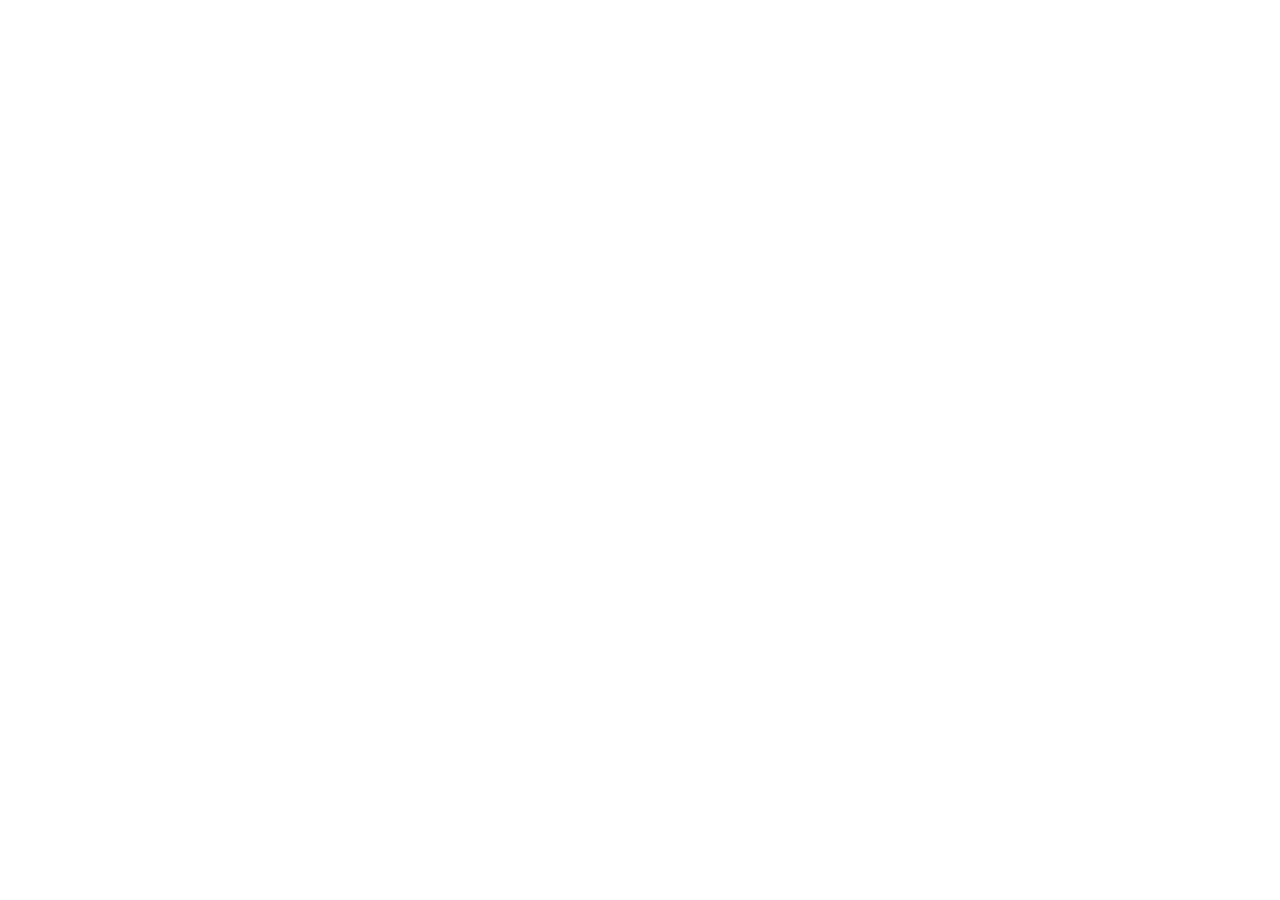
==== commit b602950e: "Forward legacy course guide URLs to renamed site, preserving path and assignment links" ====
--- a/mth140/index.html
+++ b/mth140/index.html
@@ -1,100 +1 @@
-<!doctype html>
-<html lang="en">
-<head>
-<meta charset="utf-8">
-<meta name="viewport" content="width=device-width,initial-scale=1,viewport-fit=cover">
-<meta name="description" content="MTH140 Fall 2026 at TMU: assessment dates, section labs, announced coverage, course rules and recommended practice.">
-<title>MTH140: Calculus I | TMU Course Guides</title>
-<link rel="preconnect" href="https://fonts.googleapis.com">
-<link rel="preconnect" href="https://fonts.gstatic.com" crossorigin>
-<link href="https://fonts.googleapis.com/css2?family=Archivo:wdth,wght@62..125,400..900&display=swap" rel="stylesheet">
-<link rel="stylesheet" href="../assets/hub.css">
-<link rel="stylesheet" href="../assets/math.css">
-</head>
-<body data-course="mth140">
-<a class="skip-link" href="#math-main">Skip to course content</a>
-<main class="math-wrap" id="math-main">
-  <header class="course-heading">
-    <div><p class="eyebrow"><span id="course-code">MTH140</span> · Fall 2026</p><h1 id="course-title">Calculus I</h1><p class="subline" id="course-organization"></p></div>
-    <div id="course-figure"></div>
-  </header>
-  <div class="section-panel">
-    <div class="section-control"><label for="section-select">My section</label><select id="section-select"><option value="">Choose section</option></select></div>
-    <p class="section-brief" id="section-brief" aria-live="polite"></p>
-  </div>
-  <section class="next-layout" aria-label="Upcoming assessments">
-    <div class="next-assessment" id="next-assessment"></div>
-    <aside class="after-next"><h2>After that</h2><ul class="after-list" id="after-list"></ul></aside>
-  </section>
-  <div class="quick-confirm" id="quick-confirm" hidden><p id="quick-message" role="status"></p><button class="quick-link" id="undo-complete" type="button">Undo</button></div>
-  <section class="quick-find" aria-label="Find and do">
-    <label for="guide-search">Search assessments and topics</label><input type="search" id="guide-search" placeholder="Try derivatives or quiz" autocomplete="off" aria-controls="guide-search-results" aria-describedby="search-status">
-    <p class="search-status" id="search-status" role="status"></p><ul class="search-results" id="guide-search-results" hidden></ul>
-    <div class="quick-links"><button class="quick-link" id="quick-work" type="button">This week's work</button><button class="quick-link" id="quick-contacts" type="button">Contacts</button><a class="quick-link" href="https://courses.torontomu.ca/" target="_blank" rel="noopener">D2L ↗</a></div>
-    <label class="inline-check"><input type="checkbox" id="hide-completed">Hide completed assessments</label>
-  </section>
-  <nav class="math-tabs" role="tablist" aria-label="MTH140 guide views">
-    <button type="button" id="tab-assessments" role="tab" aria-controls="panel-assessments" aria-selected="true" data-view="assessments">Assessments</button>
-    <button type="button" id="tab-topics" role="tab" aria-controls="panel-topics" aria-selected="false" tabindex="-1" data-view="topics">Topic map</button>
-    <button type="button" id="tab-help" role="tab" aria-controls="panel-help" aria-selected="false" tabindex="-1" data-view="help">Rules &amp; help</button>
-  </nav>
-  <section class="math-panel" id="panel-assessments" role="tabpanel" aria-labelledby="tab-assessments">
-    <div class="panel-intro"><p>Dates, coverage and preparation in one place.</p><span id="assessment-count"></span></div>
-    <ol class="assessment-list" id="assessment-list"></ol><p class="no-results" id="assessment-empty" hidden>No assessments match these filters.</p>
-  </section>
-  <section class="math-panel" id="panel-topics" role="tabpanel" aria-labelledby="tab-topics" hidden>
-    <div class="review-progress"><label for="review-bar"><span>My skill review</span><span id="review-count"></span></label><progress id="review-bar" value="0" max="1"></progress><p class="muted">Self-reported checks. Topic order and approximate lecture hours follow the course outline; they do not estimate your personal study time.</p></div>
-    <div class="topic-grid" id="topic-grid"></div><p class="no-results" id="topic-empty" hidden>No topics match this search.</p>
-  </section>
-  <section class="math-panel" id="panel-help" role="tabpanel" aria-labelledby="tab-help" hidden>
-    <div class="rule-grid" id="rule-cards"></div>
-    <article class="rule-card" id="course-notice" style="margin-top:14px"></article>
-    <article class="rule-card" id="contact-card" tabindex="-1" style="margin-top:14px"><h2>Who to ask</h2><div class="contact-grid" id="section-contacts"></div><p>Course coordinator: <strong id="coordinator"></strong>.</p><p class="muted">Check D2L for contact details and timetable updates. Your lecture and lab codes end in 1 and 2: for example, 241 and 242 both mean Section 24.</p><div class="tool-actions"><a class="button" href="https://courses.torontomu.ca/" target="_blank" rel="noopener">Open D2L</a><a class="button" href="https://www.torontomu.ca/student-life-and-learning/learning-support/" target="_blank" rel="noopener">Learning support</a><a class="button" href="https://www.torontomu.ca/senate/academic_consideration_requests/" target="_blank" rel="noopener">Academic consideration</a></div></article>
-    <article class="rule-card" style="margin-top:14px"><h2>Free textbooks &amp; practice</h2><div id="textbook-list"></div><p class="muted">Use the Topic map for the exact exercise references. This guide lists references and study prompts; the official course files remain on D2L.</p></article>
-    <details class="rule-card" style="margin-top:14px"><summary style="cursor:pointer;font-weight:800">Sources &amp; date checks</summary><p class="muted">Reviewed October 7, 2026. Course outlines and supplied D2L announcements provide the dates and rules. Newer official announcements take precedence.</p><ul class="sources-list" id="sources-list"></ul></details>
-  </section>
-  <details class="tools" id="math-tools">
-    <summary>Guide tools</summary>
-    <div class="tools-body">
-      <details id="course-grading"><summary>Course grading</summary>
-  <section class="grading" aria-label="Course grading">
-    <div class="grading-header"><h2>Course grading</h2><span>50% overall to pass</span></div>
-    <div class="grade-bar" aria-hidden="true"><span></span><span></span><span></span></div>
-    <div class="grade-labels"><div><strong id="quiz-weight"></strong><span>Lab quizzes</span></div><div><strong id="midterm-weight"></strong><span>Midterm test</span></div><div><strong id="final-weight"></strong><span>Final exam</span></div></div>
-    <p class="grade-note" id="quiz-policy"></p>
-  </section>
-      </details>
-      <details id="work-tools"><summary>What should I work on?</summary><label for="work-range">Unrecorded assessments and my study targets</label><select id="work-range"><option value="week">Next 7 days</option><option value="all">All unfinished</option></select><p class="tool-note">Uses your completion records and personal target dates. Preparation checklists are tracked separately.</p><ul class="work-list" id="work-list"></ul></details>
-      <details><summary>Add assessments to my calendar</summary><label class="inline-check"><input type="checkbox" id="calendar-upcoming" checked>Upcoming dates only</label><label class="inline-check"><input type="checkbox" id="calendar-labs">Include lab dates from my section timetable</label><p class="tool-note">The midterm uses its published Toronto time. Lab quizzes export as tentative all-day events because the quiz start time is not confirmed. Choose a section to include them. The Thanksgiving conflict and unscheduled final are excluded.</p><div class="tool-actions"><button class="button" type="button" id="calendar-download">Download calendar (.ics)</button></div><p class="status" id="calendar-status" role="status"></p></details>
-      <details><summary>Move or back up my progress</summary><p class="tool-note">Includes this course’s preparation checks, assessment completion, topic skill checks, notes and study targets. Import adds progress and fills empty notes and targets; existing conflicting entries stay as they are.</p><div class="tool-actions"><button class="button" type="button" id="backup-export">Export my progress</button></div><label for="backup-import">Import a MTH140 backup</label><input type="file" id="backup-import" accept=".json,application/json"><p class="status" id="backup-status" role="status"></p></details>
-      <p class="tool-note">Your choices and progress stay in this browser. There is no account or automatic device sync.</p><p class="status" id="guide-status" role="status"></p>
-    </div>
-  </details>
-  <details class="rule-card release-notes" id="guide-updates">
-    <summary>What's changed? <span class="pill active" id="updates-badge" hidden>New updates</span></summary>
-    <p><strong>October 9, 2026 — Fewer taps</strong></p>
-    <ul><li>Visible search opens matching assessments and topics across tabs. This week's work, contacts and D2L are one tap away.</li><li>Mark the next assessment done with Undo, using your existing completion record. Grading, calendars and backups are below the cards in Guide tools.</li></ul>
-    <p><strong>October 7, 2026 — Easier to scan</strong></p>
-    <ul>
-      <li>Added coverage previews to closed assessment cards and visible arrows on upcoming assessments, with a View requirements cue on the next assessment.</li>
-      <li>Refined text weights, borders, badges and spacing across all three courses. Card contents open with a gentle transition; reduced-motion preferences are respected.</li>
-    </ul>
-    <p><strong>October 7, 2026 — Three-course guide</strong></p>
-    <ul>
-      <li>Added course switching between CEN100, MTH140 and MTH141, independent saved sections and progress, and shared Auto, Dark and Light appearance.</li>
-      <li>Added all 34 Calculus I sections, with lab times, rooms, TAs and lecture instructors.</li>
-      <li>Added four quiz weeks, the October 23 midterm, a pending final-exam card, grading weights of 15% / 40% / 45%, and the announced Quiz 1 coverage.</li>
-      <li>Added eight outline topic blocks and all 37 recommended-practice rows, with skill-review checks and cyan curve/tangent visuals.</li>
-      <li>Explained the conflicting FAQ quiz-drop wording. Monday labs in the October 12 quiz week need a revised date because of Thanksgiving; later quiz coverage, midterm scope and the final schedule remain pending.</li>
-      <li>Added preparation checklists, separate completion records, private notes, study targets, direct assessment links, search, unfinished-work planning, calendar exports and course-specific progress backups.</li>
-      <li>Published the three-course README and added these release notes with an unread-update badge. Checked phone, desktop and enlarged-text layouts, progress restoration, backups and calendars.</li>
-    </ul>
-  </details>
-  <footer class="math-footer"><p>Unofficial TMU course companion · Fall 2026<br>Created and maintained by Jude Ahmad.</p><p><a href="https://courses.torontomu.ca/" target="_blank" rel="noopener">Check official updates on D2L</a></p></footer>
-  <noscript><p>This guide needs JavaScript to display section-specific dates. Use the official course outline and announcements on D2L.</p></noscript>
-</main>
-<script src="../assets/hub.js"></script>
-<script type="module" src="../assets/math-guide.mjs"></script>
-<!-- Cloudflare Web Analytics --><script type="module" src="https://static.cloudflareinsights.com/beacon.min.js" data-cf-beacon='{"token":"4eb3097847fc4f4fae74d36bf0f1b421"}'></script><!-- End Cloudflare Web Analytics -->
-</body>
-</html>
+<!doctype html><html lang="en"><meta charset="utf-8"><meta name="viewport" content="width=device-width,initial-scale=1"><title>TMU Course Guides has moved</title><style>body{font:18px system-ui;background:#e9edf1;color:#10233a;max-width:600px;margin:15vh auto;padding:24px}a{color:#164cc4}</style><h1>TMU Course Guides has moved</h1><p><a id="destination" href="https://jude27mad.github.io/tmu-course-guides/">Open the course guides</a></p><script>const base='/cen100-guide';let tail=location.pathname.startsWith(base+'/')?location.pathname.slice(base.length):'/';const dest=new URL('https://jude27mad.github.io/tmu-course-guides'+tail);dest.search=location.search;dest.hash=location.hash;document.getElementById('destination').href=dest.href;location.replace(dest.href);</script></html>
